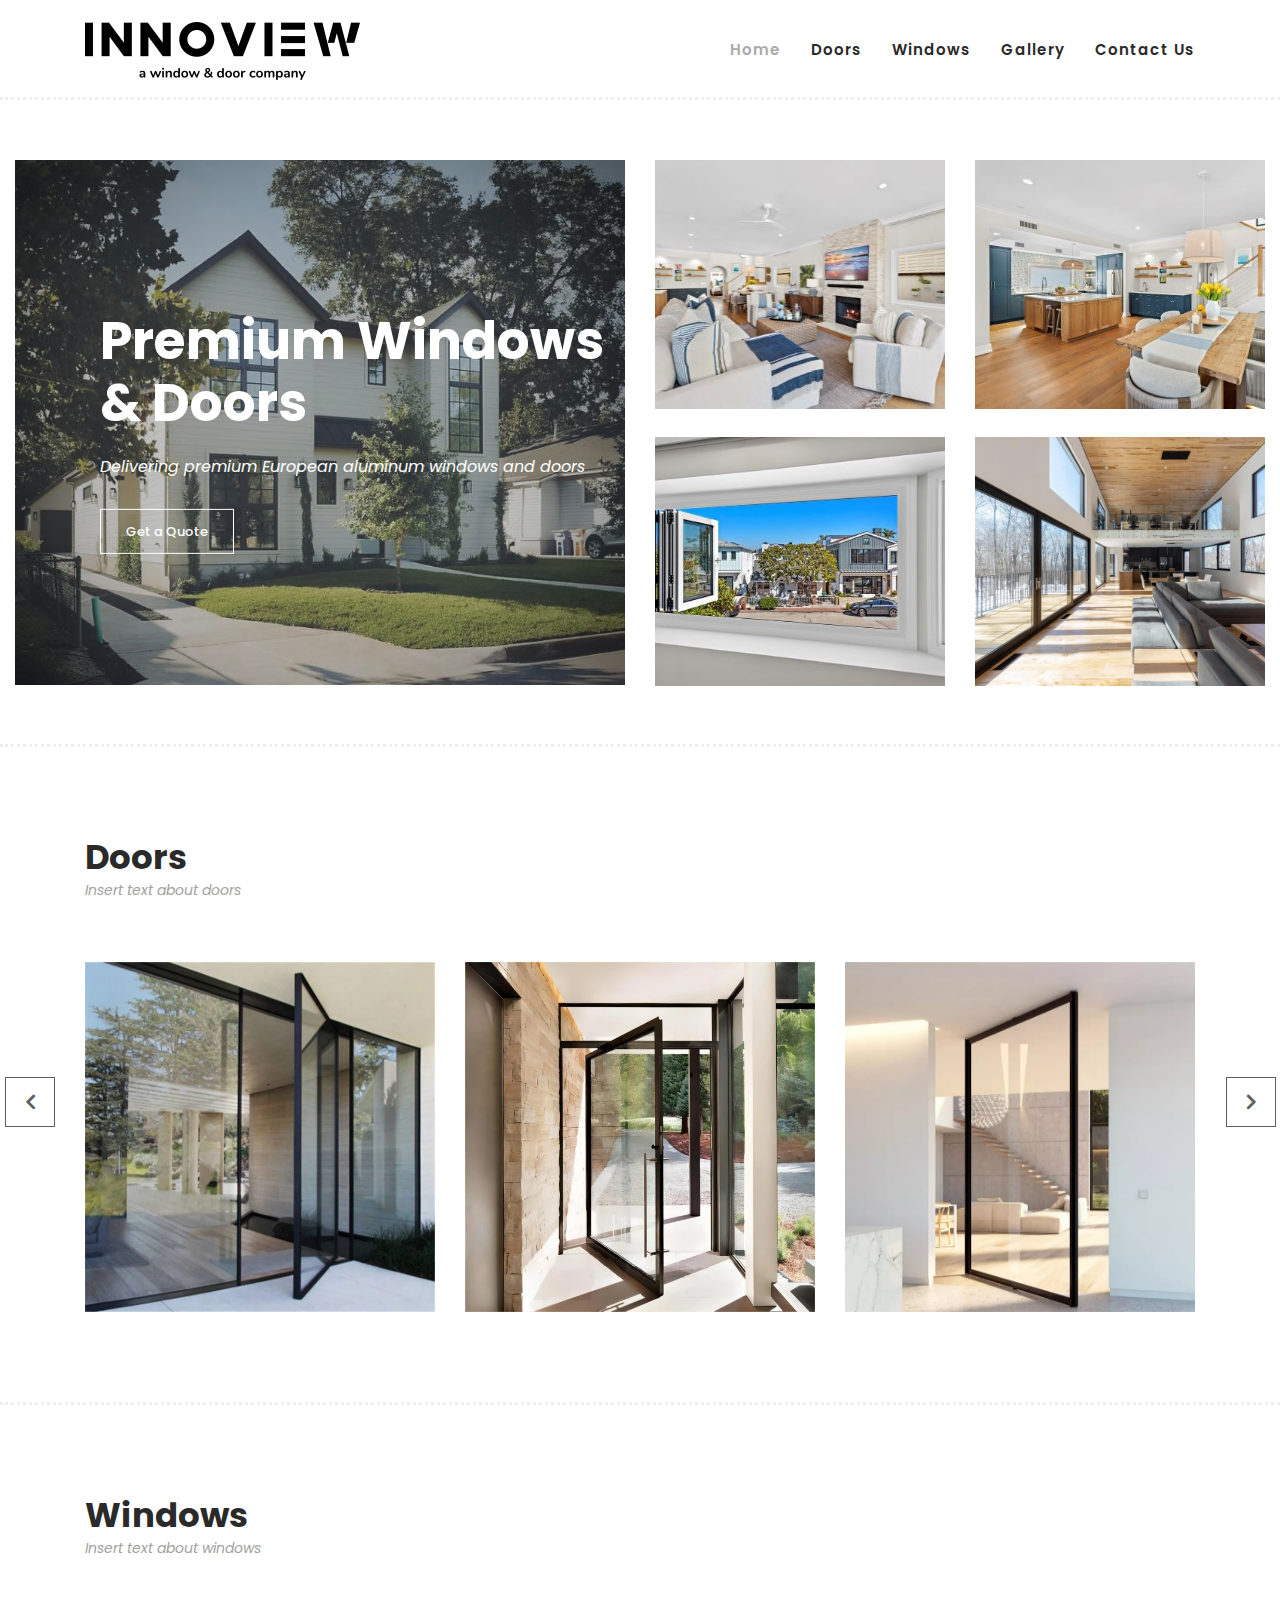
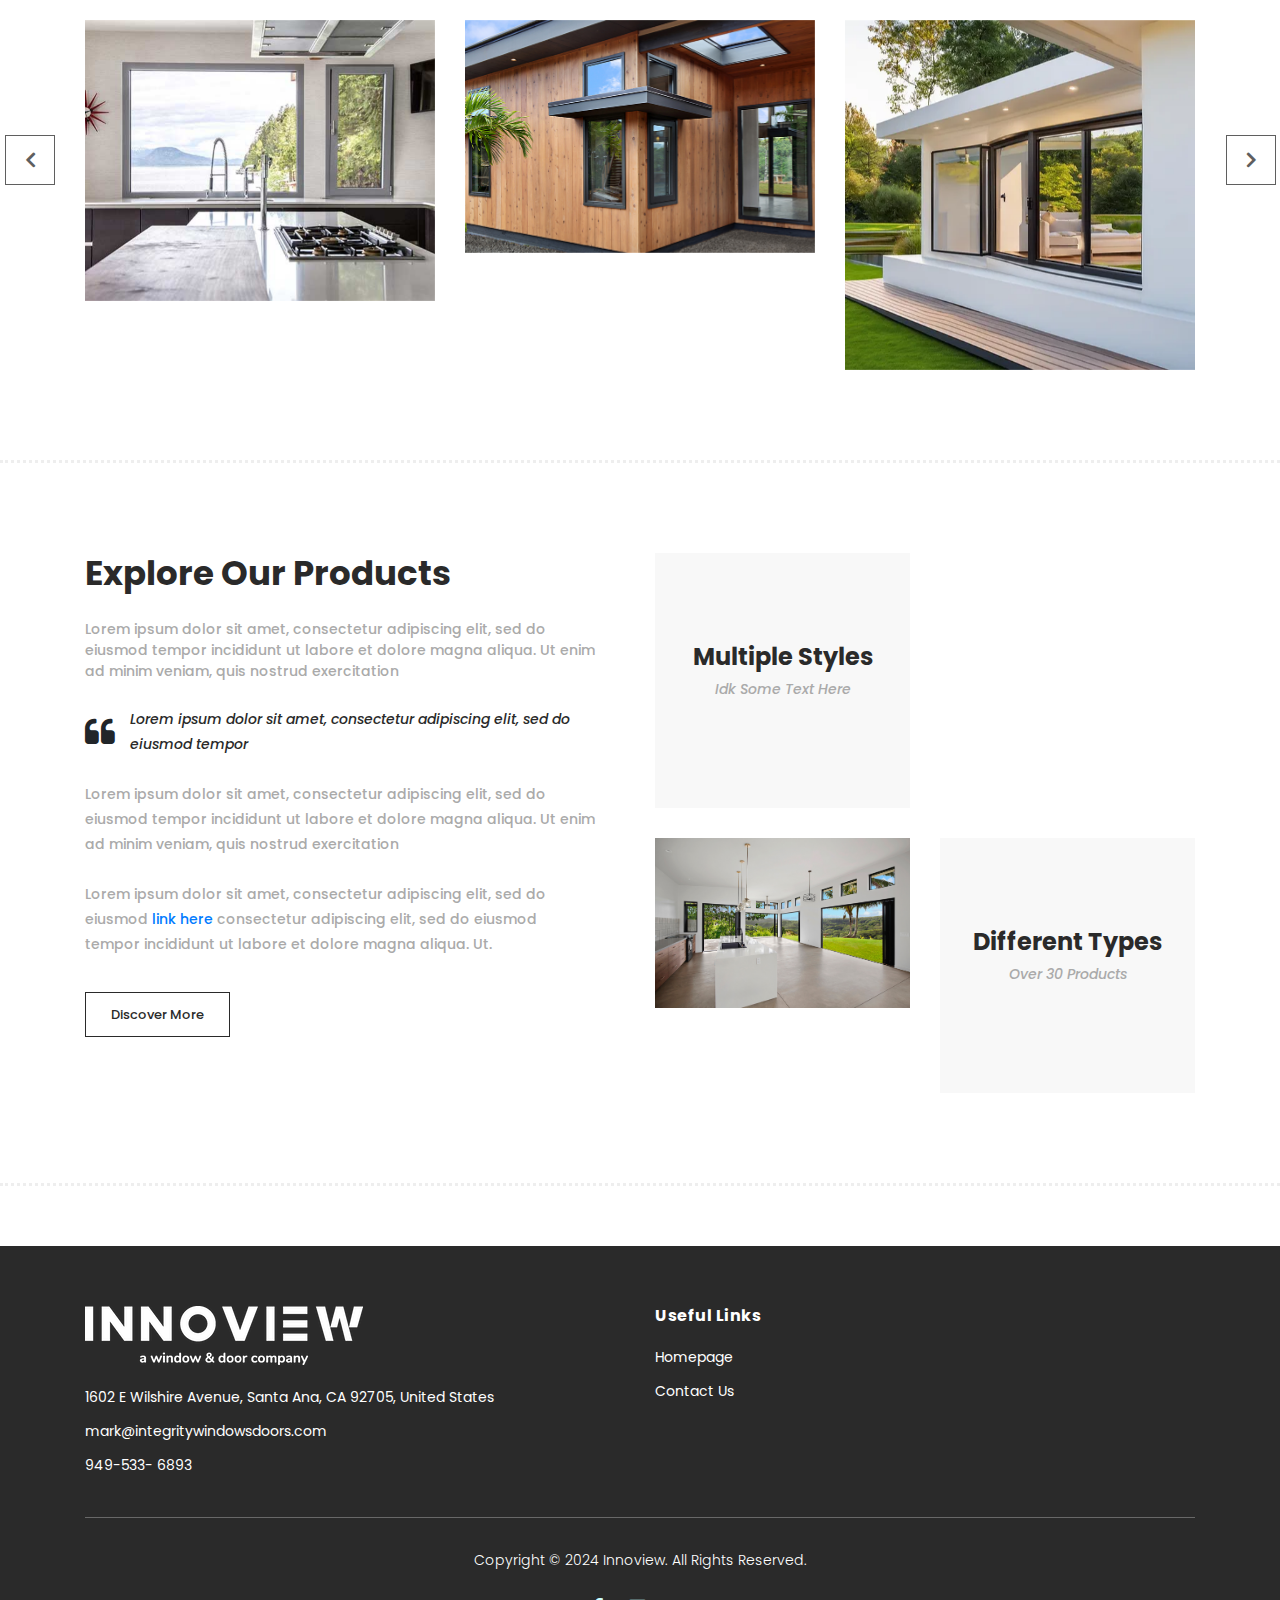
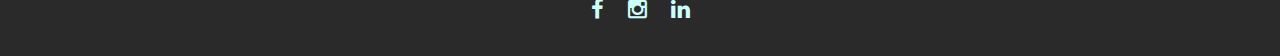
==== index.html @ 1126f88f "added products page, photos" ====
<!DOCTYPE html>
<html lang="en">

  <head>

    <meta charset="utf-8">
    <meta name="viewport" content="width=device-width, initial-scale=1, shrink-to-fit=no">
    <meta name="description" content="">
    <meta name="author" content="">
    <link href="https://fonts.googleapis.com/css?family=Poppins:100,200,300,400,500,600,700,800,900&display=swap" rel="stylesheet">

    <title>Innoview</title>


    <!-- Additional CSS Files -->
    <link rel="stylesheet" type="text/css" href="assets/css/bootstrap.min.css">

    <link rel="stylesheet" type="text/css" href="assets/css/font-awesome.css">

    <link rel="stylesheet" href="assets/css/templatemo-hexashop.css">

    <link rel="stylesheet" href="assets/css/owl-carousel.css">

    <link rel="stylesheet" href="assets/css/lightbox.css">
    </head>
    
    <body>
    
    <!-- ***** Preloader Start ***** -->
    <div id="preloader">
        <div class="jumper">
            <div></div>
            <div></div>
            <div></div>
        </div>
    </div>  
    <!-- ***** Preloader End ***** -->
    
    
    <!-- ***** Header Area Start ***** -->
    <header class="header-area header-sticky">
        <div class="container">
            <div class="row">
                <div class="col-12">
                    <nav class="main-nav">
                        <!-- ***** Logo Start ***** -->
                        <a href="index.html" class="logo">
                            <img src="assets/images/logo1.png">
                        </a>
                        <!-- ***** Logo End ***** -->
                        <!-- ***** Menu Start ***** -->
                        <ul class="nav">
                            <li class="scroll-to-section"><a href="#top" class="active">Home</a></li>
                            <li class="scroll-to-section"><a href="#men">Doors</a></li>
                            <li class="scroll-to-section"><a href="#women">Windows</a></li>
                            <li><a href="products.html">Gallery</a></li>
                            <li><a href="contact.html">Contact Us</a></li>
                        </ul>        
                        <a class='menu-trigger'>
                            <span>Menu</span>
                        </a>
                        <!-- ***** Menu End ***** -->
                    </nav>
                </div>
            </div>
        </div>
    </header>
    <!-- ***** Header Area End ***** -->

    <!-- ***** Main Banner Area Start ***** -->
    <div class="main-banner" id="top">
        <div class="container-fluid">
            <div class="row">
                <div class="col-lg-6">
                    <div class="left-content">
                        <div class="thumb">
                            <div class="inner-content">
                                <h4>Premium Windows &amp; Doors</h4>
                                <span>Delivering premium European aluminum windows and doors</span>
                                <div class="main-border-button">
                                    <a href="contact.html">Get a Quote</a>
                                </div>
                            </div>
                            <img src="assets/images/home3.jpg" alt="">
                        </div>
                    </div>
                </div>
                <div class="col-lg-6">
                    <div class="right-content">
                        <div class="row">
                            <div class="col-lg-6">
                                <div class="right-first-image">
                                    <div class="thumb">
                                        <img src="assets/images/lefttop1.jpg">
                                    </div>
                                </div>
                            </div>
                            <div class="col-lg-6">
                                <div class="right-first-image">
                                    <div class="thumb">
                                        <img src="assets/images/righttop1.jpg">
                                    </div>
                                </div>
                            </div>
                            <div class="col-lg-6">
                                <div class="right-first-image">
                                    <div class="thumb">
                                        <img src="assets/images/leftbot1.jpg">
                                    </div>
                                </div>
                            </div>
                            <div class="col-lg-6">
                                <div class="right-first-image">
                                    <div class="thumb">
                                        <img src="assets/images/rightbot1.png">
                                    </div>
                                </div>
                            </div>
                        </div>
                    </div>
                </div>
            </div>
        </div>
    </div>
    <!-- ***** Main Banner Area End ***** -->

    <!-- ***** Men Area Starts ***** -->
    <section class="section" id="men">
        <div class="container">
            <div class="row">
                <div class="col-lg-6">
                    <div class="section-heading">
                        <h2>Doors</h2>
                        <span>Insert text about doors</span>
                    </div>
                </div>
            </div>
        </div>
        <div class="container">
            <div class="row">
                <div class="col-lg-12">
                    <div class="men-item-carousel">
                        <div class="owl-men-item owl-carousel">
                            <div class="item">
                                <div class="thumb">
                                    <img src="assets/images/door1.webp" alt="">
                                </div>
                            </div>
                            <div class="item">
                                <div class="thumb">
                                    <img src="assets/images/door2.webp" alt="">
                                </div>
                            </div>
                            <div class="item">
                                <div class="thumb">
                                    <img src="assets/images/door3.webp" alt="">
                                </div>
                            </div>
                            <div class="item">
                                <div class="thumb">
                                    <img src="assets/images/door4.webp" alt="">
                                </div>
                            </div>
                        </div>
                    </div>
                </div>
            </div>
        </div>
    </section>
    <!-- ***** Men Area Ends ***** -->

    <!-- ***** Women Area Starts ***** -->
    <section class="section" id="women">
        <div class="container">
            <div class="row">
                <div class="col-lg-6">
                    <div class="section-heading">
                        <h2>Windows</h2>
                        <span>Insert text about windows</span>
                    </div>
                </div>
            </div>
        </div>
        <div class="container">
            <div class="row">
                <div class="col-lg-12">
                    <div class="women-item-carousel">
                        <div class="owl-women-item owl-carousel">
                            <div class="item">
                                <div class="thumb">
                                    <img src="assets/images/windows1.jpeg" alt="">
                                </div>
                            </div>
                            <div class="item">
                                <div class="thumb">
                                    <img src="assets/images/windows2.jpeg" alt="">
                                </div>
                            </div>
                            <div class="item">
                                <div class="thumb">
                                    <img src="assets/images/windows3.webp" alt="">
                                </div>
                            </div>
                            <div class="item">
                                <div class="thumb">
                                    <img src="assets/images/windows4.jpeg" alt="">
                                </div>
                            </div>
                        </div>
                    </div>
                </div>
            </div>
        </div>
    </section>
    <!-- ***** Women Area Ends ***** -->

    <!-- ***** Explore Area Starts ***** -->
    <section class="section" id="explore">
        <div class="container">
            <div class="row">
                <div class="col-lg-6">
                    <div class="left-content">
                        <h2>Explore Our Products</h2>
                        <span>Lorem ipsum dolor sit amet, consectetur adipiscing elit, sed do eiusmod tempor incididunt ut labore et dolore magna aliqua. Ut enim ad minim veniam, quis nostrud exercitation</span>
                        <div class="quote">
                            <i class="fa fa-quote-left"></i><p>Lorem ipsum dolor sit amet, consectetur adipiscing elit, sed do eiusmod tempor</p>
                        </div>
                        <p>Lorem ipsum dolor sit amet, consectetur adipiscing elit, sed do eiusmod tempor incididunt ut labore et dolore magna aliqua. Ut enim ad minim veniam, quis nostrud exercitation</p>
                        <p>Lorem ipsum dolor sit amet, consectetur adipiscing elit, sed do eiusmod <a rel="nofollow" href="" target="_blank">link here</a> consectetur adipiscing elit, sed do eiusmod tempor incididunt ut labore et dolore magna aliqua. Ut.</p>
                        <div class="main-border-button">
                            <a href="products.html">Discover More</a>
                        </div>
                    </div>
                </div>
                <div class="col-lg-6">
                    <div class="right-content">
                        <div class="row">
                            <div class="col-lg-6">
                                <div class="leather">
                                    <h4>Multiple Styles</h4>
                                    <span>Idk Some Text Here</span>
                                </div>
                            </div>
                            <div class="col-lg-6">
                                <div class="first-image">
                                    <img src="assets/images/explore1.jpg" alt="">
                                </div>
                            </div>
                            <div class="col-lg-6">
                                <div class="second-image">
                                    <img src="assets/images/explore2.jpg" alt="">
                                </div>
                            </div>
                            <div class="col-lg-6">
                                <div class="types">
                                    <h4>Different Types</h4>
                                    <span>Over 30 Products</span>
                                </div>
                            </div>
                        </div>
                    </div>
                </div>
            </div>
        </div>
    </section>
    <!-- ***** Explore Area Ends ***** -->
    
    <!-- ***** Footer Start ***** -->
    <footer>
        <div class="container">
            <div class="row">
                <div class="col-lg-6">
                    <div class="first-item">
                        <div class="logo">
                            <img src="assets/images/whitelogo.png" alt="hexashop ecommerce templatemo">
                        </div>
                        <ul>
                            <li><a href="#">1602 E Wilshire Avenue, Santa Ana, CA 92705, United States</a></li>
                            <li><a href="#">mark@integritywindowsdoors.com</a></li>
                            <li><a href="#">949-533- 6893</a></li>
                        </ul>
                    </div>
                </div>
                <div class="col-lg-6">
                    <h4>Useful Links</h4>
                    <ul>
                        <li><a href="#">Homepage</a></li>
                        <li><a href="#">Contact Us</a></li>
                    </ul>
                </div>
                <div class="col-lg-12">
                    <div class="under-footer">
                        <p>Copyright © 2024 Innoview. All Rights Reserved. 
                        <ul>
                            <li><a href="#"><i class="fa fa-facebook"></i></a></li>
                            <li><a href="#"><i class="fa fa-instagram"></i></a></li>
                            <li><a href="#"><i class="fa fa-linkedin"></i></a></li>
                        </ul>
                    </div>
                </div>
            </div>
        </div>
    </footer>
    

    <!-- jQuery -->
    <script src="assets/js/jquery-2.1.0.min.js"></script>

    <!-- Bootstrap -->
    <script src="assets/js/popper.js"></script>
    <script src="assets/js/bootstrap.min.js"></script>

    <!-- Plugins -->
    <script src="assets/js/owl-carousel.js"></script>
    <script src="assets/js/accordions.js"></script>
    <script src="assets/js/datepicker.js"></script>
    <script src="assets/js/scrollreveal.min.js"></script>
    <script src="assets/js/waypoints.min.js"></script>
    <script src="assets/js/jquery.counterup.min.js"></script>
    <script src="assets/js/imgfix.min.js"></script> 
    <script src="assets/js/slick.js"></script> 
    <script src="assets/js/lightbox.js"></script> 
    <script src="assets/js/isotope.js"></script> 
    
    <!-- Global Init -->
    <script src="assets/js/custom.js"></script>

    <script>

        $(function() {
            var selectedClass = "";
            $("p").click(function(){
            selectedClass = $(this).attr("data-rel");
            $("#portfolio").fadeTo(50, 0.1);
                $("#portfolio div").not("."+selectedClass).fadeOut();
            setTimeout(function() {
              $("."+selectedClass).fadeIn();
              $("#portfolio").fadeTo(50, 1);
            }, 500);
                
            });
        });

    </script>

  </body>
</html>
---- assets/css/templatemo-hexashop.css ----
/*

TemplateMo 571 Hexashop

https://templatemo.com/tm-571-hexashop

*/

/* ---------------------------------------------
Table of contents
------------------------------------------------
01. font & reset css
02. reset
03. global styles
04. header
05. banner
06. features
07. testimonials
08. contact
09. footer
10. preloader
11. search
12. portfolio

--------------------------------------------- */
/* 
---------------------------------------------
font & reset css
--------------------------------------------- 
*/
@import url("https://fonts.googleapis.com/css?family=Poppins:100,200,300,400,500,600,700,800,900");
/* 
---------------------------------------------
reset
--------------------------------------------- 
*/
html, body, div, span, applet, object, iframe, h1, h2, h3, h4, h5, h6, p, blockquote, div
pre, a, abbr, acronym, address, big, cite, code, del, dfn, em, font, img, ins, kbd, q,
s, samp, small, strike, strong, sub, sup, tt, var, b, u, i, center, dl, dt, dd, ol, ul, li,
figure, header, nav, section, article, aside, footer, figcaption {
  margin: 0;
  padding: 0;
  border: 0;
  outline: 0;
}

.clearfix:after {
  content: ".";
  display: block;
  clear: both;
  visibility: hidden;
  line-height: 0;
  height: 0;
}

.clearfix {
  display: inline-block;
}

html[xmlns] .clearfix {
  display: block;
}

* html .clearfix {
  height: 1%;
}

ul, li {
  padding: 0;
  margin: 0;
  list-style: none;
}

header, nav, section, article, aside, footer, hgroup {
  display: block;
}

* {
  box-sizing: border-box;
}

html, body {
  font-family: 'Poppins', sans-serif;
  font-weight: 400;
  background-color: #fff;
  font-size: 16px;
  -ms-text-size-adjust: 100%;
  -webkit-font-smoothing: antialiased;
  -moz-osx-font-smoothing: grayscale;
}

a {
  text-decoration: none !important;
}

h1, h2, h3, h4, h5, h6 {
  margin-top: 0px;
  margin-bottom: 0px;
}

ul {
  margin-bottom: 0px;
}

p {
  font-size: 14px;
  line-height: 25px;
  color: #2a2a2a;
}

/* 
---------------------------------------------
global styles
--------------------------------------------- 
*/
html,
body {
  background: #fff;
  font-family: 'Poppins', sans-serif;
}

::selection {
  background: #2a2a2a;
  color: #fff;
}

::-moz-selection {
  background: #2a2a2a;
  color: #fff;
}

@media (max-width: 991px) {
  html, body {
    overflow-x: hidden;
  }
  .mobile-top-fix {
    margin-top: 30px;
    margin-bottom: 0px;
  }
  .mobile-bottom-fix {
    margin-bottom: 30px;
  }
  .mobile-bottom-fix-big {
    margin-bottom: 60px;
  }
}

.main-border-button a {
  font-size: 13px;
  color: #fff;
  border: 1px solid #fff;
  padding: 12px 25px;
  display: inline-block;
  font-weight: 500;
  transition: all .3s;
}

.main-border-button a:hover {
  background-color: #fff;
  color: #2a2a2a;
}

.main-white-button a {
  font-size: 13px;
  color: #2a2a2a;
  background-color: #fff;
  padding: 12px 25px;
  display: inline-block;
  border-radius: 3px;
  font-weight: 600;
  transition: all .3s;
}

.main-white-button a:hover {
  opacity: 0.9;
}

.main-text-button a {
  font-size: 13px;
  color: #fff;
  font-weight: 600;
  transition: all .3s;
}

.main-text-button a:hover {
  opacity: 0.9;
}

.section-heading h2 {
  font-size: 34px;
  font-weight: 700;
  color: #2a2a2a;
}

.section-heading span {
  font-size: 14px;
  color: #a1a1a1;
  font-style: italic;
  font-weight: 400;
}



/* 
---------------------------------------------
header
--------------------------------------------- 
*/

.background-header {
  border-bottom: none !important;
  background-color: #fff;
  height: 80px!important;
  position: fixed!important;
  top: 0px;
  left: 0px;
  right: 0px;
  box-shadow: 0px 0px 10px rgba(0,0,0,0.15)!important;
}

.background-header .logo,
.background-header .main-nav .nav li a {
  color: #1e1e1e!important;
}

.background-header .main-nav .nav li:hover a {
  color: #2a2a2a!important;
}

.background-header .nav li a.active {
  color: #2a2a2a!important;
}

.header-area {
  border-bottom: 3px dotted #eee;
  box-shadow: none;
  background-color: #fff;
  position: absolute;
  top: 0px;
  left: 0px;
  right: 0px;
  z-index: 100;
  height: 100px;
  -webkit-transition: all .5s ease 0s;
  -moz-transition: all .5s ease 0s;
  -o-transition: all .5s ease 0s;
  transition: all .5s ease 0s;
}

.header-area .main-nav {
  min-height: 80px;
  background: transparent;
}

.header-area .main-nav .logo {
  line-height: 100px;
  color: #fff;
  font-size: 28px;
  font-weight: 700;
  text-transform: uppercase;
  letter-spacing: 2px;
  float: left;
  -webkit-transition: all 0.3s ease 0s;
  -moz-transition: all 0.3s ease 0s;
  -o-transition: all 0.3s ease 0s;
  transition: all 0.3s ease 0s;
}

.background-header .main-nav .logo {
  line-height: 75px;
}

.background-header .nav {
  margin-top: 20px !important;
}

.header-area .main-nav .nav {
  float: right;
  margin-top: 30px;
  margin-right: 0px;
  background-color: transparent;
  -webkit-transition: all 0.3s ease 0s;
  -moz-transition: all 0.3s ease 0s;
  -o-transition: all 0.3s ease 0s;
  transition: all 0.3s ease 0s;
  position: relative;
  z-index: 999;
}

.header-area .main-nav .nav li {
  padding-left: 15px;
  padding-right: 15px;
}

.header-area .main-nav .nav li:last-child {
  padding-right: 0px;
}

.header-area .main-nav .nav li a {
  display: block;
  font-weight: 600;
  font-size: 15px;
  color: #2a2a2a;
  text-transform: capitalize;
  -webkit-transition: all 0.3s ease 0s;
  -moz-transition: all 0.3s ease 0s;
  -o-transition: all 0.3s ease 0s;
  transition: all 0.3s ease 0s;
  height: 40px;
  line-height: 40px;
  border: transparent;
  letter-spacing: 1px;
}

.header-area .main-nav .nav li a {
  color: #2a2a2a;
}

.header-area .main-nav .nav li:hover a,
.header-area .main-nav .nav li a.active {
  color: #aaa!important;
}

.background-header .main-nav .nav li:hover a,
.background-header .main-nav .nav li a.active {
  color: #aaa!important;
  opacity: 1;
}

.header-area .main-nav .nav li.submenu {
  position: relative;
  padding-right: 30px;
}

.header-area .main-nav .nav li.submenu:after {
  font-family: FontAwesome;
  content: "\f107";
  font-size: 12px;
  color: #2a2a2a;
  position: absolute;
  right: 18px;
  top: 12px;
}

.background-header .main-nav .nav li.submenu:after {
  color: #2a2a2a;
}

.header-area .main-nav .nav li.submenu ul {
  position: absolute;
  width: 200px;
  box-shadow: 0 2px 28px 0 rgba(0, 0, 0, 0.06);
  overflow: hidden;
  top: 50px;
  opacity: 0;
  transform: translateY(+2em);
  visibility: hidden;
  z-index: -1;
  transition: all 0.3s ease-in-out 0s, visibility 0s linear 0.3s, z-index 0s linear 0.01s;
}

.header-area .main-nav .nav li.submenu ul li {
  margin-left: 0px;
  padding-left: 0px;
  padding-right: 0px;
}

.header-area .main-nav .nav li.submenu ul li a {
  opacity: 1;
  display: block;
  background: #f7f7f7;
  color: #2a2a2a!important;
  padding-left: 20px;
  height: 40px;
  line-height: 40px;
  -webkit-transition: all 0.3s ease 0s;
  -moz-transition: all 0.3s ease 0s;
  -o-transition: all 0.3s ease 0s;
  transition: all 0.3s ease 0s;
  position: relative;
  font-size: 13px;
  font-weight: 400;
  border-bottom: 1px solid #eee;
}

.header-area .main-nav .nav li.submenu ul li a:hover {
  background: #fff;
  color: #aaa!important;
  padding-left: 25px;
}

.header-area .main-nav .nav li.submenu ul li a:hover:before {
  width: 3px;
}

.header-area .main-nav .nav li.submenu:hover ul {
  visibility: visible;
  opacity: 1;
  z-index: 1;
  transform: translateY(0%);
  transition-delay: 0s, 0s, 0.3s;
}

.header-area .main-nav .menu-trigger {
  cursor: pointer;
  display: block;
  position: absolute;
  top: 33px;
  width: 32px;
  height: 40px;
  text-indent: -9999em;
  z-index: 99;
  right: 40px;
  display: none;
}

.background-header .main-nav .menu-trigger {
  top: 23px;
}

.header-area .main-nav .menu-trigger span,
.header-area .main-nav .menu-trigger span:before,
.header-area .main-nav .menu-trigger span:after {
  -moz-transition: all 0.4s;
  -o-transition: all 0.4s;
  -webkit-transition: all 0.4s;
  transition: all 0.4s;
  background-color: #1e1e1e;
  display: block;
  position: absolute;
  width: 30px;
  height: 2px;
  left: 0;
}

.background-header .main-nav .menu-trigger span,
.background-header .main-nav .menu-trigger span:before,
.background-header .main-nav .menu-trigger span:after {
  background-color: #1e1e1e;
}

.header-area .main-nav .menu-trigger span:before,
.header-area .main-nav .menu-trigger span:after {
  -moz-transition: all 0.4s;
  -o-transition: all 0.4s;
  -webkit-transition: all 0.4s;
  transition: all 0.4s;
  background-color: #1e1e1e;
  display: block;
  position: absolute;
  width: 30px;
  height: 2px;
  left: 0;
  width: 75%;
}

.background-header .main-nav .menu-trigger span:before,
.background-header .main-nav .menu-trigger span:after {
  background-color: #1e1e1e;
}

.header-area .main-nav .menu-trigger span:before,
.header-area .main-nav .menu-trigger span:after {
  content: "";
}

.header-area .main-nav .menu-trigger span {
  top: 16px;
}

.header-area .main-nav .menu-trigger span:before {
  -moz-transform-origin: 33% 100%;
  -ms-transform-origin: 33% 100%;
  -webkit-transform-origin: 33% 100%;
  transform-origin: 33% 100%;
  top: -10px;
  z-index: 10;
}

.header-area .main-nav .menu-trigger span:after {
  -moz-transform-origin: 33% 0;
  -ms-transform-origin: 33% 0;
  -webkit-transform-origin: 33% 0;
  transform-origin: 33% 0;
  top: 10px;
}

.header-area .main-nav .menu-trigger.active span,
.header-area .main-nav .menu-trigger.active span:before,
.header-area .main-nav .menu-trigger.active span:after {
  background-color: transparent;
  width: 100%;
}

.header-area .main-nav .menu-trigger.active span:before {
  -moz-transform: translateY(6px) translateX(1px) rotate(45deg);
  -ms-transform: translateY(6px) translateX(1px) rotate(45deg);
  -webkit-transform: translateY(6px) translateX(1px) rotate(45deg);
  transform: translateY(6px) translateX(1px) rotate(45deg);
  background-color: #1e1e1e;
}

.background-header .main-nav .menu-trigger.active span:before {
  background-color: #1e1e1e;
}

.header-area .main-nav .menu-trigger.active span:after {
  -moz-transform: translateY(-6px) translateX(1px) rotate(-45deg);
  -ms-transform: translateY(-6px) translateX(1px) rotate(-45deg);
  -webkit-transform: translateY(-6px) translateX(1px) rotate(-45deg);
  transform: translateY(-6px) translateX(1px) rotate(-45deg);
  background-color: #1e1e1e;
}

.background-header .main-nav .menu-trigger.active span:after {
  background-color: #1e1e1e;
}

.header-area.header-sticky {
  min-height: 80px;
}

.header-area .nav {
  margin-top: 30px;
}

.header-area.header-sticky .nav li a.active {
  color: #aaa;
}

@media (max-width: 1200px) {
  .header-area .main-nav .nav li {
    padding-left: 12px;
    padding-right: 12px;
  }
  .header-area .main-nav:before {
    display: none;
  }
}

@media (max-width: 767px) {
  .header-area .main-nav .logo {
    color: #1e1e1e;
  }
  .header-area.header-sticky .nav li a:hover,
  .header-area.header-sticky .nav li a.active {
    color: #aaa!important;
    opacity: 1;
  }
  .header-area.header-sticky .nav li.search-icon a {
    width: 100%;
  }
  .header-area {
    background-color: #f7f7f7;
    padding: 0px 15px;
    height: 100px;
    box-shadow: none;
    text-align: center;
  }
  .header-area .container {
    padding: 0px;
  }
  .header-area .logo {
    margin-left: 30px;
  }
  .header-area .menu-trigger {
    display: block !important;
  }
  .header-area .main-nav {
    overflow: hidden;
  }
  .header-area .main-nav .nav {
    float: none;
    width: 100%;
    display: none;
    -webkit-transition: all 0s ease 0s;
    -moz-transition: all 0s ease 0s;
    -o-transition: all 0s ease 0s;
    transition: all 0s ease 0s;
    margin-left: 0px;
  }
  .header-area .main-nav .nav li:first-child {
    border-top: 1px solid #eee;
  }
  .header-area.header-sticky .nav {
    margin-top: 100px !important;
  }
  .header-area .main-nav .nav li {
    width: 100%;
    background: #fff;
    border-bottom: 1px solid #eee;
    padding-left: 0px !important;
    padding-right: 0px !important;
  }
  .header-area .main-nav .nav li a {
    height: 50px !important;
    line-height: 50px !important;
    padding: 0px !important;
    border: none !important;
    background: #f7f7f7 !important;
    color: #191a20 !important;
  }
  .header-area .main-nav .nav li a:hover {
    background: #eee !important;
    color: #aaa!important;
  }
  .header-area .main-nav .nav li.submenu ul {
    position: relative;
    visibility: inherit;
    opacity: 1;
    z-index: 1;
    transform: translateY(0%);
    transition-delay: 0s, 0s, 0.3s;
    top: 0px;
    width: 100%;
    box-shadow: none;
    height: 0px;
  }
  .header-area .main-nav .nav li.submenu ul li a {
    font-size: 12px;
    font-weight: 400;
  }
  .header-area .main-nav .nav li.submenu ul li a:hover:before {
    width: 0px;
  }
  .header-area .main-nav .nav li.submenu ul.active {
    height: auto !important;
  }
  .header-area .main-nav .nav li.submenu:after {
    color: #3B566E;
    right: 25px;
    font-size: 14px;
    top: 15px;
  }
  .header-area .main-nav .nav li.submenu:hover ul, .header-area .main-nav .nav li.submenu:focus ul {
    height: 0px;
  }
}

@media (min-width: 767px) {
  .header-area .main-nav .nav {
    display: flex !important;
  }
}


/* 
---------------------------------------------
banner
--------------------------------------------- 
*/

.main-banner {
  border-bottom: 3px dotted #eee;
  padding-top: 160px;
  padding-bottom: 30px;
}

.main-banner .left-content .thumb img {
  width: 100%;
  overflow: hidden;
}

.main-banner .left-content .inner-content {
  position: absolute;
  left: 100px;
  top: 50%;
  transform: translateY(-50%);
}

.main-banner .left-content .inner-content h4 {
  color: #fff;
  margin-top: -10px;
  font-size: 52px;
  font-weight: 700;
  margin-bottom: 20px;
}

.main-banner .left-content .inner-content span {
  font-size: 16px;
  color: #fff;
  font-weight: 400;
  font-style: italic;
  display: block;
  margin-bottom: 30px;
}

.main-banner .right-content .right-first-image {
  margin-bottom: 28.5px;
}

.main-banner .right-content .right-first-image .thumb {
  position: relative;
  text-align: center;
}

.main-banner .right-content .right-first-image .thumb img {
  width: 100%;
  overflow: hidden;
}

.main-banner .right-content .right-first-image .thumb .inner-content {
  position: absolute;
  top: 50%;
  transform: translateY(-50%);
  width: 100%;
  text-align: center;
}

.main-banner .right-content .right-first-image .thumb .inner-content h4 {
  color: #fff;
  font-size: 24px;
  font-weight: 700;
  margin-bottom: 15px;
}

.main-banner .right-content .right-first-image .thumb .inner-content span {
  font-size: 16px;
  color: #fff;
  font-style: italic;
}

.main-banner .right-content .right-first-image .thumb .hover-content {
  position: absolute;
  top: 15px;
  right: 15px;
  left: 15px;
  bottom: 15px;
  text-align: center;
  background-color: rgba(42,42,42,.97);
  opacity: 0;
  visibility: hidden;
  transition: all 0.5s;
}

.main-banner .right-content .right-first-image .thumb:hover .hover-content {
  opacity: 1;
  visibility: visible;
}

.main-banner .right-content .right-first-image .thumb .hover-content .inner {
  position: absolute;
  top: 50%;
  left: 50%;
  transform: translate(-50%, -50%);
  width: 100%;
}

.main-banner .right-content .right-first-image .thumb .hover-content h4 {
  color: #fff;
  font-size: 24px;
  font-weight: 700;
  margin-bottom: 15px;
}

.main-banner .right-content .right-first-image .thumb .hover-content p {
  color: #fff;
  padding: 0px 20px;
  margin-bottom: 20px;
}



/*
---------------------------------------------
Men
---------------------------------------------
*/

#men {
  padding-top: 90px;
  padding-bottom: 90px;
  border-bottom: 3px dotted #eee;
}

#men .section-heading {
  margin-bottom: 60px;
}

#men .item .down-content {
  padding-top: 30px;
  position: relative;
  z-index: 3;
  background-color: #fff;
}

#men .item .down-content h4 {
  font-size: 22px;
  color: #2a2a2a;
  font-weight: 700;
  margin-bottom: 8px;
}

#men .item .down-content span {
  font-size: 18px;
  color: #a1a1a1;
  font-weight: 500;
  display: block;
}

#men .item .down-content ul.stars {
  position: absolute;
  right: 0;
  top: 30px;
}

#men .item .down-content ul.stars li {
  display: inline;
  font-size: 13px;
}

#men .item .thumb .hover-content {
  position: absolute;
  z-index: 2;
  text-align: center;
  bottom: -60px;
  width: 100%;
  opacity: 0;
  visibility: hidden;
  transition: all .5s;
}

#men .item .thumb:hover .hover-content {
  bottom: 30px;
  opacity: 1;
  visibility: visible;
}

#men .item .thumb {
  position: relative;
}

#men .item .thumb .hover-content ul li {
  display: inline;
  margin: 0px 10px;
}

#men .item .thumb .hover-content ul li a {
  width: 50px;
  height: 50px;
  text-align: center;
  line-height: 50px;
  display: inline-block;
  color: #2a2a2a;
  background-color: #fff;
}


#men .owl-nav {
  text-align: center;
  position: absolute;
  width: 100%;
  top: 40%;
  transform: translateY(-25px);
}

#men .owl-dots {
  display: none;
}
    
#men .owl-nav .owl-prev{
  position: absolute;
  left: -80px;
  outline: none;
}

#men .owl-nav .owl-prev span,
#men .owl-nav .owl-next span {
  opacity: 0;
}

#men .owl-nav .owl-prev:before {
  display: inline-block;
  font-family: 'FontAwesome';
  color: #2a2a2a;
  font-size: 25px;
  font-weight: 700;
  content: '\f104';
  width: 50px;
  height: 50px;
  background-color: transparent;
  line-height: 48px;
  border :1px solid #2a2a2a;
}

#men .owl-nav .owl-prev {
  opacity: 0.75;
  transition: all .5s;
}

#men .owl-nav .owl-prev:hover {
  opacity: 1;
}

#men .owl-nav .owl-next {
  opacity: 0.75;
  transition: all .5s;
}

#men .owl-nav .owl-next:hover {
  opacity: 1;
}

#men .owl-nav .owl-next{
  outline: none;
  position: absolute;
  right: -85px;
}

#men .owl-nav .owl-next:before {
  display: inline-block;
  font-family: 'FontAwesome';
  color: #2a2a2a;
  font-size: 25px;
  font-weight: 700;
  content: '\f105';
  width: 50px;
  height: 50px;
  background-color: transparent;
  line-height: 48px;
  border :1px solid #2a2a2a;
}


/*
---------------------------------------------
Women
---------------------------------------------
*/

#women {
  padding-top: 90px;
  padding-bottom: 90px;
  border-bottom: 3px dotted #eee;
}

#women .section-heading {
  margin-bottom: 60px;
}

#women .item .down-content {
  padding-top: 30px;
  position: relative;
  z-index: 3;
  background-color: #fff;
}

#women .item .down-content h4 {
  font-size: 22px;
  color: #2a2a2a;
  font-weight: 700;
  margin-bottom: 8px;
}

#women .item .down-content span {
  font-size: 18px;
  color: #a1a1a1;
  font-weight: 500;
  display: block;
}

#women .item .down-content ul.stars {
  position: absolute;
  right: 0;
  top: 30px;
}

#women .item .down-content ul.stars li {
  display: inline;
  font-size: 13px;
}

#women .item .thumb .hover-content {
  position: absolute;
  z-index: 2;
  text-align: center;
  bottom: -60px;
  width: 100%;
  opacity: 0;
  visibility: hidden;
  transition: all .5s;
}

#women .item .thumb:hover .hover-content {
  bottom: 30px;
  opacity: 1;
  visibility: visible;
}

#women .item .thumb {
  position: relative;
}

#women .item .thumb .hover-content ul li {
  display: inline;
  margin: 0px 10px;
}

#women .item .thumb .hover-content ul li a {
  width: 50px;
  height: 50px;
  text-align: center;
  line-height: 50px;
  display: inline-block;
  color: #2a2a2a;
  background-color: #fff;
}


#women .owl-nav {
  text-align: center;
  position: absolute;
  width: 100%;
  top: 40%;
  transform: translateY(-25px);
}

#women .owl-dots {
  display: none;
}
    
#women .owl-nav .owl-prev{
  position: absolute;
  left: -80px;
  outline: none;
}

#women .owl-nav .owl-prev span,
#women .owl-nav .owl-next span {
  opacity: 0;
}

#women .owl-nav .owl-prev:before {
  display: inline-block;
  font-family: 'FontAwesome';
  color: #2a2a2a;
  font-size: 25px;
  font-weight: 700;
  content: '\f104';
  width: 50px;
  height: 50px;
  background-color: transparent;
  line-height: 48px;
  border :1px solid #2a2a2a;
}

#women .owl-nav .owl-prev {
  opacity: 0.75;
  transition: all .5s;
}

#women .owl-nav .owl-prev:hover {
  opacity: 1;
}

#women .owl-nav .owl-next {
  opacity: 0.75;
  transition: all .5s;
}

#women .owl-nav .owl-next:hover {
  opacity: 1;
}

#women .owl-nav .owl-next{
  outline: none;
  position: absolute;
  right: -85px;
}

#women .owl-nav .owl-next:before {
  display: inline-block;
  font-family: 'FontAwesome';
  color: #2a2a2a;
  font-size: 25px;
  font-weight: 700;
  content: '\f105';
  width: 50px;
  height: 50px;
  background-color: transparent;
  line-height: 48px;
  border :1px solid #2a2a2a;
}

/*
---------------------------------------------
Kids
---------------------------------------------
*/

#kids {
  padding-top: 90px;
  padding-bottom: 90px;
  border-bottom: 3px dotted #eee;
}

#kids .section-heading {
  margin-bottom: 60px;
}

#kids .item .down-content {
  padding-top: 30px;
  position: relative;
  z-index: 3;
  background-color: #fff;
}

#kids .item .down-content h4 {
  font-size: 22px;
  color: #2a2a2a;
  font-weight: 700;
  margin-bottom: 8px;
}

#kids .item .down-content span {
  font-size: 18px;
  color: #a1a1a1;
  font-weight: 500;
  display: block;
}

#kids .item .down-content ul.stars {
  position: absolute;
  right: 0;
  top: 30px;
}

#kids .item .down-content ul.stars li {
  display: inline;
  font-size: 13px;
}

#kids .item .thumb .hover-content {
  position: absolute;
  z-index: 2;
  text-align: center;
  bottom: -60px;
  width: 100%;
  opacity: 0;
  visibility: hidden;
  transition: all .5s;
}

#kids .item .thumb:hover .hover-content {
  bottom: 30px;
  opacity: 1;
  visibility: visible;
}

#kids .item .thumb {
  position: relative;
}

#kids .item .thumb .hover-content ul li {
  display: inline;
  margin: 0px 10px;
}

#kids .item .thumb .hover-content ul li a {
  width: 50px;
  height: 50px;
  text-align: center;
  line-height: 50px;
  display: inline-block;
  color: #2a2a2a;
  background-color: #fff;
}


#kids .owl-nav {
  text-align: center;
  position: absolute;
  width: 100%;
  top: 40%;
  transform: translateY(-25px);
}

#kids .owl-dots {
  display: none;
}
    
#kids .owl-nav .owl-prev{
  position: absolute;
  left: -80px;
  outline: none;
}

#kids .owl-nav .owl-prev span,
#kids .owl-nav .owl-next span {
  opacity: 0;
}

#kids .owl-nav .owl-prev:before {
  display: inline-block;
  font-family: 'FontAwesome';
  color: #2a2a2a;
  font-size: 25px;
  font-weight: 700;
  content: '\f104';
  width: 50px;
  height: 50px;
  background-color: transparent;
  line-height: 48px;
  border :1px solid #2a2a2a;
}

#kids .owl-nav .owl-prev {
  opacity: 0.75;
  transition: all .5s;
}

#kids .owl-nav .owl-prev:hover {
  opacity: 1;
}

#kids .owl-nav .owl-next {
  opacity: 0.75;
  transition: all .5s;
}

#kids .owl-nav .owl-next:hover {
  opacity: 1;
}

#kids .owl-nav .owl-next{
  outline: none;
  position: absolute;
  right: -85px;
}

#kids .owl-nav .owl-next:before {
  display: inline-block;
  font-family: 'FontAwesome';
  color: #2a2a2a;
  font-size: 25px;
  font-weight: 700;
  content: '\f105';
  width: 50px;
  height: 50px;
  background-color: transparent;
  line-height: 48px;
  border :1px solid #2a2a2a;
}


/*
---------------------------------------------
Explore
---------------------------------------------
*/

#explore {
  padding-top: 90px;
  padding-bottom: 90px;
  border-bottom: 3px dotted #eee;
}

#explore .left-content {
  margin-right: 30px;
}

#explore .left-content h2 {
  font-size: 34px;
  font-weight: 700;
  color: #2a2a2a;
}

#explore .left-content span {
  font-size: 14px;
  color: #aaaaaa;
  font-weight: 500;
  display: block;
  margin-top: 25px;
}

#explore .left-content .quote {
  margin-top: 25px;
}

#explore .left-content .quote i {
  float: left;
  font-size: 32px;
  margin-right: 15px;
  margin-top: 10px;
}

#explore .left-content .quote p {
  font-style: italic;
  color: #2a2a2a;
  font-weight: 500;
}

#explore .left-content p {
  font-size: 14px;
  color: #aaaaaa;
  font-weight: 500;
  display: block;
  margin-top: 25px;
}

#explore .left-content .main-border-button a {
  color: #2a2a2a;
  border-color: #2a2a2a;
  margin-top: 35px;
}

#explore .left-content .main-border-button a:hover {
  background-color: #2a2a2a;
  color: #fff;
}

#explore img {
  width: 100%;
  overflow: hidden;
}

#explore .leather {
  margin-bottom: 30px;
}

#explore .first-image {
  margin-bottom: 30px;
}

#explore .leather,
#explore .types {
  min-height: 255px;
  background-color: #f8f8f8;
  text-align: center;
  width: 100%;
}

#explore .leather h4,
#explore .types h4 {
  font-size: 24px;
  font-weight: 700;
  color: #2a2a2a;
  padding-top: 90px;
  margin-bottom: 5px;
}

#explore .leather span,
#explore .types span {
  font-size: 14px;
  font-style: italic;
  color: #aaa;
  font-weight: 500;
}

/* 
---------------------------------------------
Social
--------------------------------------------- 
*/

#social {
  margin-top: 90px;
  padding-bottom: 90px;
  border-bottom: 3px dotted #eee;
}

#social .col-2 {
  padding-left: 0;
  padding-right: 0;
}

#social .images {
  margin-top: 60px;
  padding-left: 15px;
  padding-right: 15px;
}

#social .thumb {
  position: relative;
}

#social .thumb .icon {
  position: absolute;
  bottom: 0;
  left: 0;
  right: 0;
  top: 0;
  width: 100%;
  background-color: rgba(0,0,0,0.85);
  opacity: 0;
  visibility: hidden;
  transition: all .3s;
}

#social .thumb:hover .icon {
  opacity: 1;
  visibility: visible;
}

#social .thumb .icon h6 {
  color: #fff;
  position: absolute;
  font-size: 14px;
  bottom: 40px;
  font-weight: 400;
  left: 15px;
}

#social .thumb .icon i {
  color: #fff;
  position: absolute;
  bottom: 15px;
  left: 15px;
}

#social .thumb img {
  width: 100%;
  overflow: hidden;
}


/* 
---------------------------------------------
Subscribe
--------------------------------------------- 
*/

.subscribe {
  margin-top: 90px;
}

.subscribe .section-heading {
  margin-bottom: 30px;
}

.subscribe .section-heading h2 {
  line-height: 55px;
}

.subscribe form input {
  width: 100%;
  height: 44px;
  line-height: 44px;
  padding: 0px 15px;
  font-size: 14px;
  font-style: italic;
  font-weight: 500;
  color: #aaa;
  border-radius: 0px;
  border: 1px solid #7a7a7a;
  box-shadow: none;
}

.subscribe form input::focus {
  border-color: #2a2a2a;
  border-radius: 0px;
}

.subscribe form button {
  width: 44px;
  height: 44px;
  display: inline-block;
  text-align: center;
  line-height: 44px;
  background-color: #2a2a2a;
  box-shadow: none;
  border: 1px solid transparent;
  color: #fff;
  transition: all 0.3s;
}

.subscribe form button:hover {
  background-color: #fff;
  border: 1px solid #2a2a2a;
  color: #2a2a2a;
}

.subscribe ul li {
  margin-bottom: 30px;
  display: block;
}

.subscribe ul li {
  font-size: 16px;
  font-weight: 700;
  color: #2a2a2a;
}

.subscribe ul li span,
.subscribe ul li span a {
  font-size: 14px;
  font-weight: 400;
  color: #aaa;
}

.subscribe ul li span a:hover {
  color: #2a2a2a;
}


/* 
---------------------------------------------
footer
--------------------------------------------- 
*/

footer {
  margin-top: 60px;
  padding: 60px 0px 30px 0px;
  background-color: #2a2a2a;
}

footer .logo {
  margin-bottom: 20px;
}

footer ul li {
  display: block;
  margin-bottom: 10px;
}

footer ul li a {
  font-size: 14px;
  color: #fff;
  transition: all .3s;
}

footer ul li a:hover {
  color: #aaa;
}

footer h4 {
  letter-spacing: 0.5px;
  font-size: 16px;
  color: #fff;
  font-weight: 700;
  margin-bottom: 20px;
}

footer .under-footer {
  margin-top: 30px;
  padding-top: 30px;
  text-align: center;
  border-top: 1px solid rgba(250,250,250,0.3);
}

footer .under-footer ul {
  margin-top: 20px;
}

footer .under-footer ul li {
  display: inline-block;
  margin: 0px 10px;
}

footer .under-footer ul li a {
  font-size: 22px;
}

footer .under-footer p {
  color: #fff;
  font-size: 14px;
  font-weight: 300;
}

footer .under-footer a {
  color: #cff;
}

footer .under-footer a:hover {
  color: #c66;
}


/* 
---------------------------------------------
Products Page
--------------------------------------------- 
*/

.page-heading {
  margin-top: 160px;
  margin-bottom: 30px;
  background-image: url(../images/products-page-heading.jpg);
  background-position: center center;
  background-size: cover;
  background-repeat: no-repeat;
}

.page-heading .inner-content {
  padding: 150px 0px;
  text-align: center;
}

.page-heading .inner-content h2 {
  font-size: 52px;
  color: #fff;
  font-weight: 700;
  margin-bottom: 15px;
}

.page-heading .inner-content span {
  font-size: 16px;
  font-weight: 500;
  color: #fff;
  font-style: italic;
}

#products .section-heading {
  text-align: center;
  margin-bottom: 60px;
  margin-top: 80px;
}

#products .item {
  margin-bottom: 30px;
}

#products .item .thumb img {
  width: 100%;
  overflow: hidden;
}

#products .item .down-content {
  padding-top: 20px;
  position: relative;
  z-index: 3;
  background-color: #fff;
}

#products .item .down-content h4 {
  font-size: 22px;
  color: #2a2a2a;
  font-weight: 700;
  margin-bottom: 8px;
}

#products .item .down-content span {
  font-size: 18px;
  color: #a1a1a1;
  font-weight: 500;
  display: block;
}

#products .item .down-content ul.stars {
  position: absolute;
  right: 0;
  top: 20px;
}

#products .item .down-content ul.stars li {
  display: inline;
  font-size: 13px;
}

#products .item .thumb .hover-content {
  position: absolute;
  z-index: 2;
  text-align: center;
  bottom: -60px;
  width: 100%;
  opacity: 0;
  visibility: hidden;
  transition: all .5s;
}

#products .item .thumb:hover .hover-content {
  bottom: 30px;
  opacity: 1;
  visibility: visible;
}

#products .item .thumb {
  position: relative;
}

#products .item .thumb .hover-content ul li {
  display: inline;
  margin: 0px 10px;
}

#products .item .thumb .hover-content ul li a {
  width: 50px;
  height: 50px;
  text-align: center;
  line-height: 50px;
  display: inline-block;
  color: #2a2a2a;
  background-color: #fff;
}

#products .pagination {
  margin-top: 30px;
  margin-bottom: 40px;
}

#products .pagination ul {
  text-align: center;
  width: 100%;
}

#products .pagination ul li {
  display: inline;
  margin: 0px 5px;
}

#products .pagination ul li a {
  width: 44px;
  height: 44px;
  border: 1px solid #2a2a2a;
  display: inline-block;
  text-align: center;
  line-height: 44px;
  font-size: 14px;
  font-weight: 500;
  color: #2a2a2a;
}

#products .pagination ul li a:hover,
#products .pagination ul li.active a {
  background-color: #2a2a2a;
  color: #fff;
}



/* 
---------------------------------------------
Single Product Page
--------------------------------------------- 
*/

#product {
  margin-top: 80px;
}

#product .left-images img {
  width: 100%;
  overflow: hidden;
  margin-bottom: 30px;
}

#product .right-content {
  position: relative;
  z-index: 3;
  background-color: #fff;
}

#product .right-content h4 {
  font-size: 22px;
  color: #2a2a2a;
  font-weight: 700;
  margin-bottom: 0px;
}

#product .right-content span.price {
  font-size: 18px;
  color: #a1a1a1;
  font-weight: 500;
  display: block;
  margin-top: 5px;
  border-bottom: 1px solid #eee;
  padding-bottom: 20px;
}

#product .right-content ul.stars {
  position: absolute;
  right: 0;
  top: 0;
}

#product .right-content ul.stars li {
  display: inline;
  font-size: 13px;
}

#product .right-content span {
  font-size: 14px;
  color: #aaaaaa;
  font-weight: 500;
  display: block;
  margin-top: 25px;
}

#product .right-content .quote {
  margin-top: 25px;
}

#product .right-content .quote i {
  float: left;
  font-size: 32px;
  margin-right: 15px;
  margin-top: 10px;
}

#product .right-content .quote p {
  font-style: italic;
  color: #2a2a2a;
  font-weight: 500;
}

#product .right-content p {
  font-size: 14px;
  color: #aaaaaa;
  font-weight: 500;
  display: block;
  margin-top: 25px;
}

.quantity-content {
  margin-top: 30px;
  padding-top: 30px;
  border-top: 1px solid #eee;
  border-bottom: 1px solid #eee;
  width: 100%;
  padding-bottom: 30px;
  margin-bottom: 30px;
}

.quantity-content .left-content {
  float: left;
  margin-right: 30px;
}

.quantity-content .right-content {
  text-align: right;
}

.quantity-content .left-content h6 {
  padding-top: 7px;
  font-size: 20px;
  font-weight: 700;
  color: #aaa;
  position: relative;
  z-index: 11;
}

.total h4 {
  float: left;
  font-size: 20px;
  margin-top: 10px;
  color: #aaa!important;
}

.total .main-border-button {
  text-align: right;
}

.total .main-border-button a {
  border-color: #2a2a2a;
  color: #2a2a2a;
}

.total .main-border-button a:hover {
  color: #fff;
  background-color: #2a2a2a;
}

.quantity {
  display: inline-block; }
 
 .quantity .input-text.qty {
  width: 35px;
  height: 39px;
  padding: 0 5px;
  text-align: center;
  background-color: transparent;
  border: 1px solid #efefef;
 }
 
 .quantity.buttons_added {
  text-align: left;
  position: relative;
  white-space: nowrap;
  vertical-align: top; }
 
 .quantity.buttons_added input {
  display: inline-block;
  margin: 0;
  vertical-align: top;
  box-shadow: none;
 }
 
 .quantity.buttons_added .minus,
 .quantity.buttons_added .plus {
  padding: 7px 10px 8px;
  height: 39px;
  background-color: #ffffff;
  border: 1px solid #efefef;
  cursor:pointer;}
 
 .quantity.buttons_added .minus {
  border-right: 0; }
 
 .quantity.buttons_added .plus {
  border-left: 0; }
 
 .quantity.buttons_added .minus:hover,
 .quantity.buttons_added .plus:hover {
  background: #eeeeee; }
 
 .quantity input::-webkit-outer-spin-button,
 .quantity input::-webkit-inner-spin-button {
  -webkit-appearance: none;
  -moz-appearance: none;
  margin: 0; }
  
  .quantity.buttons_added .minus:focus,
 .quantity.buttons_added .plus:focus {
  outline: none; }



/* 
---------------------------------------------
About Us Page
--------------------------------------------- 
*/

.about-page-heading {
  margin-top: 160px;
  margin-bottom: 30px;
  background-image: url(../images/about-us-page-heading.jpg);
  background-position: center center;
  background-size: cover;
  background-repeat: no-repeat;
}

.about-us {
  margin-top: 80px;
}

.about-us .left-image img {
  width: 100%;
  overflow: hidden;
}

.about-us .right-content {
  margin-left: 30px;
}

.about-us .right-content h4 {
  font-size: 34px;
  font-weight: 700;
  color: #2a2a2a;
}

.about-us .right-content span {
  font-size: 14px;
  color: #aaaaaa;
  font-weight: 500;
  display: block;
  margin-top: 25px;
}

.about-us .right-content .quote {
  margin-top: 25px;
}

.about-us .right-content .quote i {
  float: left;
  font-size: 32px;
  margin-right: 15px;
  margin-top: 10px;
}

.about-us .right-content .quote p {
  font-style: italic;
  color: #2a2a2a;
  font-weight: 500;
}

.about-us .right-content p {
  font-size: 14px;
  color: #aaaaaa;
  font-weight: 500;
  display: block;
  margin-top: 25px;
}

.about-us .right-content ul {
  border-top: 3px dotted #eee;
  margin-top: 30px;
  padding-top: 30px;
}

.about-us .right-content ul li {
  display: inline-block;
  margin-right: 5px;
}

.about-us .right-content ul li a {
  width: 44px;
  height: 44px;
  background-color: #2a2a2a;
  color: #fff;
  display: inline-block;
  text-align: center;
  line-height: 44px;
  border-radius: 50%;
  transition: all .5s;
}

.about-us .right-content ul li a:hover {
  background-color: #eee;
  color: #2a2a2a;
}

.our-team {
  margin-top: 100px;
  padding-top: 90px;
  padding-bottom: 90px;
  border-top: 3px dotted #eee;
}

.our-team .section-heading {
  margin-bottom: 60px;
  text-align: center;
}

.our-team .section-heading h2 {
  margin-bottom: 10px;
}

.our-team .team-item .thumb {
  position: relative;
}

.our-team .team-item .thumb img {
  width: 100%;
  overflow: hidden;
}

.our-team .team-item .thumb .hover-effect {
  position: absolute;
  background-color: rgba(0,0,0,0.9);
  width: 100%;
  text-align: center;
  top: 0;
  bottom: 0;
  opacity: 0;
  visibility: hidden;
  transition: all .3s;
}

.our-team .team-item .thumb:hover .hover-effect {
  opacity: 1;
  visibility: visible;
}

.our-team .team-item .thumb .hover-effect .inner-content {
  position: absolute;
  top: 50%;
  text-align: center;
  width: 100%;
  transform: translateY(-22px);
}

.our-team .team-item .thumb .hover-effect .inner-content ul li {
  display: inline-block;
  margin: 0px 5px;
}

.our-team .team-item .thumb .hover-effect .inner-content ul li a {
  width: 44px;
  height: 44px;
  background-color: #fff;
  color: #2a2a2a;
  display: inline-block;
  text-align: center;
  line-height: 44px;
  border-radius: 50%;
  transition: all .3s;
}

.our-team .team-item .thumb .hover-effect .inner-content ul li a:hover {
  background-color: #2a2a2a;
  color: #fff;
}

.our-team .team-item .down-content {
  text-align: center;
  padding-top: 25px;
}

.our-team .team-item .down-content h4 {
  font-size: 24px;
  color: #2a2a2a;
  font-weight: 700;
  margin-bottom: 5px;
}

.our-team .team-item .down-content span {
  font-size: 14px;
  color: #a1a1a1;
  font-weight: 500;
  display: block;
  font-style: italic;
}

.our-services {
  padding-top: 90px;
  padding-bottom: 90px;
  border-top: 3px dotted #eee;
  border-bottom: 3px dotted #eee;
}

.our-services .section-heading {
  margin-bottom: 60px;
  text-align: center;
}

.our-services .section-heading h2 {
  margin-bottom: 10px;
}

.our-services .service-item {
  padding: 30px;
  box-shadow: 0px 0px 15px rgba(0,0,0,0.10);
  text-align: center;
}

.our-services .service-item img {
  width: 100%;
  overflow: hidden;
}

.our-services .service-item h4 {
  font-size: 24px;
  font-weight: 700;
  color: #2a2a2a;
  margin-bottom: 20px;
}

.our-services .service-item p {
  margin-bottom: 25px;
}



/* 
---------------------------------------------
contact Us Page
--------------------------------------------- 
*/

.contact-us {
  margin-top: 90px;
  border-bottom: 3px dotted #eee;
  padding-bottom: 90px;
}

.contact-us .section-heading {
  margin-bottom: 40px;
}

.contact-us #map {
  margin-right: 30px;
}

.contact-us form input {
  width: 100%;
  height: 44px;
  line-height: 44px;
  padding: 0px 15px;
  font-size: 14px;
  font-style: italic;
  font-weight: 500;
  color: #aaa;
  border-radius: 0px;
  border: 1px solid #7a7a7a;
  box-shadow: none;
}

.contact-us form input::focus {
  border-color: #2a2a2a;
  border-radius: 0px;
}

.contact-us form textarea {
  width: 100%;
  height: 140px;
  min-height: 120px;
  max-height: 200px;
  margin-top: 30px;
  margin-bottom: 25px;
  line-height: 44px;
  padding: 0px 15px;
  font-size: 14px;
  font-style: italic;
  font-weight: 500;
  color: #aaa;
  border-radius: 0px;
  border: 1px solid #7a7a7a;
  box-shadow: none;
}

.contact-us form textarea::focus {
  border-color: #2a2a2a;
  border-radius: 0px;
}

.contact-us form button {
  width: 44px;
  height: 44px;
  display: inline-block;
  text-align: center;
  line-height: 44px;
  background-color: #2a2a2a;
  box-shadow: none;
  border: 1px solid transparent;
  color: #fff;
  transition: all 0.3s;
}

.contact-us form button:hover {
  background-color: #fff;
  border: 1px solid #2a2a2a;
  color: #2a2a2a;
}


/* 
---------------------------------------------
responsive
--------------------------------------------- 
*/

@media (max-width: 1200px) {
  .main-banner .right-content .right-first-image .thumb .hover-content p {
    display: none;
  }
}

@media (max-width: 992px) {
  .main-banner .right-content .right-first-image .thumb .hover-content p {
    display: block;
  }
  .header-area .main-nav .nav li.submenu:after {
    right: 3px;
  }
  .header-area .main-nav .nav li.submenu {
    padding-right: 15px;
  }
  .header-area .main-nav .nav li {
    padding-right: 5px;
    padding-left: 5px;
  }
  .header-area .main-nav .nav li a {
    font-size: 14px;
    letter-spacing: 0px;
  }
  .main-banner .left-content {
    margin-bottom: 30px;
  }
  #explore .left-content {
    margin-bottom: 30px;
  }
  #explore .right-content .types {
    margin-top: 30px;
  }
  .subscribe input {
    margin-bottom: 15px;
  }
  .subscribe form {
    text-align: center;
    margin-bottom: 30px;
  }
  .about-us .right-content {
    margin-left: 0px;
    margin-top: 30px;
  }
  .our-team .team-item {
    margin-bottom: 30px;
  }
  .our-services .service-item {
    margin-bottom: 30px;
  }
  .contact-us #map {
    margin-right: 0px;
    margin-bottom: 30px;
  }
}

@media (max-width: 767px) {
  .main-banner .left-content .thumb .inner-content {
    left: 50%;
    top: 47.5%;
    transform: translate(-50%,-50%);
    text-align: center;
  }
  .subscribe form button {
    width: 100%;
  }
  footer {
    text-align: center;
  }
  footer h4 {
    margin-top: 30px;
  }
}





#preloader {
  overflow: hidden;
  background-color: #2a2a2a;
  left: 0;
  right: 0;
  top: 0;
  bottom: 0;
  position: fixed;
  z-index: 99999;
  color: #fff;
}

#preloader .jumper {
  left: 0;
  top: 0;
  right: 0;
  bottom: 0;
  display: block;
  position: absolute;
  margin: auto;
  width: 50px;
  height: 50px;
}

#preloader .jumper > div {
  background-color: #fff;
  width: 10px;
  height: 10px;
  border-radius: 100%;
  -webkit-animation-fill-mode: both;
  animation-fill-mode: both;
  position: absolute;
  opacity: 0;
  width: 50px;
  height: 50px;
  -webkit-animation: jumper 1s 0s linear infinite;
  animation: jumper 1s 0s linear infinite;
}

#preloader .jumper > div:nth-child(2) {
  -webkit-animation-delay: 0.33333s;
  animation-delay: 0.33333s;
}

#preloader .jumper > div:nth-child(3) {
  -webkit-animation-delay: 0.66666s;
  animation-delay: 0.66666s;
}

@-webkit-keyframes jumper {
  0% {
    opacity: 0;
    -webkit-transform: scale(0);
    transform: scale(0);
  }
  5% {
    opacity: 1;
  }
  100% {
    -webkit-transform: scale(1);
    transform: scale(1);
    opacity: 0;
  }
}

@keyframes jumper {
  0% {
    opacity: 0;
    -webkit-transform: scale(0);
    transform: scale(0);
  }
  5% {
    opacity: 1;
  }
  100% {
    opacity: 0;
  }
}
---- assets/css/owl-carousel.css ----
/**
 * Owl Carousel v2.3.4
 * Copyright 2013-2018 David Deutsch
 * Licensed under: SEE LICENSE IN https://github.com/OwlCarousel2/OwlCarousel2/blob/master/LICENSE
 */
/*
 *  Owl Carousel - Core
 */
.owl-carousel {
  display: none;
  width: 100%;
  -webkit-tap-highlight-color: transparent;
  /* position relative and z-index fix webkit rendering fonts issue */
  position: relative;
  z-index: 1; }
  .owl-carousel .owl-stage {
    position: relative;
    -ms-touch-action: pan-Y;
    touch-action: manipulation;
    -moz-backface-visibility: hidden;
    /* fix firefox animation glitch */ }
  .owl-carousel .owl-stage:after {
    content: ".";
    display: block;
    clear: both;
    visibility: hidden;
    line-height: 0;
    height: 0; }
  .owl-carousel .owl-stage-outer {
    position: relative;
    overflow: hidden;
    /* fix for flashing background */
    -webkit-transform: translate3d(0px, 0px, 0px); }
  .owl-carousel .owl-wrapper,
  .owl-carousel .owl-item {
    -webkit-backface-visibility: hidden;
    -moz-backface-visibility: hidden;
    -ms-backface-visibility: hidden;
    -webkit-transform: translate3d(0, 0, 0);
    -moz-transform: translate3d(0, 0, 0);
    -ms-transform: translate3d(0, 0, 0); }
  .owl-carousel .owl-item {
    position: relative;
    min-height: 1px;
    float: left;
    -webkit-backface-visibility: hidden;
    -webkit-tap-highlight-color: transparent;
    -webkit-touch-callout: none; }
  .owl-carousel .owl-item img {
    display: block;
    width: 100%; }
  .owl-carousel .owl-nav.disabled,
  .owl-carousel .owl-dots.disabled {
    display: none; }
  .owl-carousel .owl-nav .owl-prev,
  .owl-carousel .owl-nav .owl-next,
  .owl-carousel .owl-dot {
    cursor: pointer;
    -webkit-user-select: none;
    -khtml-user-select: none;
    -moz-user-select: none;
    -ms-user-select: none;
    user-select: none; }
  .owl-carousel .owl-nav button.owl-prev,
  .owl-carousel .owl-nav button.owl-next,
  .owl-carousel button.owl-dot {
    background: none;
    color: inherit;
    border: none;
    padding: 0 !important;
    font: inherit; }
  .owl-carousel.owl-loaded {
    display: block; }
  .owl-carousel.owl-loading {
    opacity: 0;
    display: block; }
  .owl-carousel.owl-hidden {
    opacity: 0; }
  .owl-carousel.owl-refresh .owl-item {
    visibility: hidden; }
  .owl-carousel.owl-drag .owl-item {
    -ms-touch-action: pan-y;
        touch-action: pan-y;
    -webkit-user-select: none;
    -moz-user-select: none;
    -ms-user-select: none;
    user-select: none; }
  .owl-carousel.owl-grab {
    cursor: move;
    cursor: grab; }
  .owl-carousel.owl-rtl {
    direction: rtl; }
  .owl-carousel.owl-rtl .owl-item {
    float: right; }

/* No Js */
.no-js .owl-carousel {
  display: block; }

/*
 *  Owl Carousel - Animate Plugin
 */
.owl-carousel .animated {
  animation-duration: 1000ms;
  animation-fill-mode: both; }

.owl-carousel .owl-animated-in {
  z-index: 0; }

.owl-carousel .owl-animated-out {
  z-index: 1; }

.owl-carousel .fadeOut {
  animation-name: fadeOut; }

@keyframes fadeOut {
  0% {
    opacity: 1; }
  100% {
    opacity: 0; } }

/*
 * 	Owl Carousel - Auto Height Plugin
 */
.owl-height {
  transition: height 500ms ease-in-out; }

/*
 * 	Owl Carousel - Lazy Load Plugin
 */
.owl-carousel .owl-item {
  /**
			This is introduced due to a bug in IE11 where lazy loading combined with autoheight plugin causes a wrong
			calculation of the height of the owl-item that breaks page layouts
		 */ }
  .owl-carousel .owl-item .owl-lazy {
    opacity: 0;
    transition: opacity 400ms ease; }
  .owl-carousel .owl-item .owl-lazy[src^=""], .owl-carousel .owl-item .owl-lazy:not([src]) {
    max-height: 0; }
  .owl-carousel .owl-item img.owl-lazy {
    transform-style: preserve-3d; }

/*
 * 	Owl Carousel - Video Plugin
 */
.owl-carousel .owl-video-wrapper {
  position: relative;
  height: 100%;
  background: #000; }

.owl-carousel .owl-video-play-icon {
  position: absolute;
  height: 80px;
  width: 80px;
  left: 50%;
  top: 50%;
  margin-left: -40px;
  margin-top: -40px;
  background: url("owl.video.play.png") no-repeat;
  cursor: pointer;
  z-index: 1;
  -webkit-backface-visibility: hidden;
  transition: transform 100ms ease; }

.owl-carousel .owl-video-play-icon:hover {
  -ms-transform: scale(1.3, 1.3);
      transform: scale(1.3, 1.3); }

.owl-carousel .owl-video-playing .owl-video-tn,
.owl-carousel .owl-video-playing .owl-video-play-icon {
  display: none; }

.owl-carousel .owl-video-tn {
  opacity: 0;
  height: 100%;
  background-position: center center;
  background-repeat: no-repeat;
  background-size: contain;
  transition: opacity 400ms ease; }

.owl-carousel .owl-video-frame {
  position: relative;
  z-index: 1;
  height: 100%;
  width: 100%; }
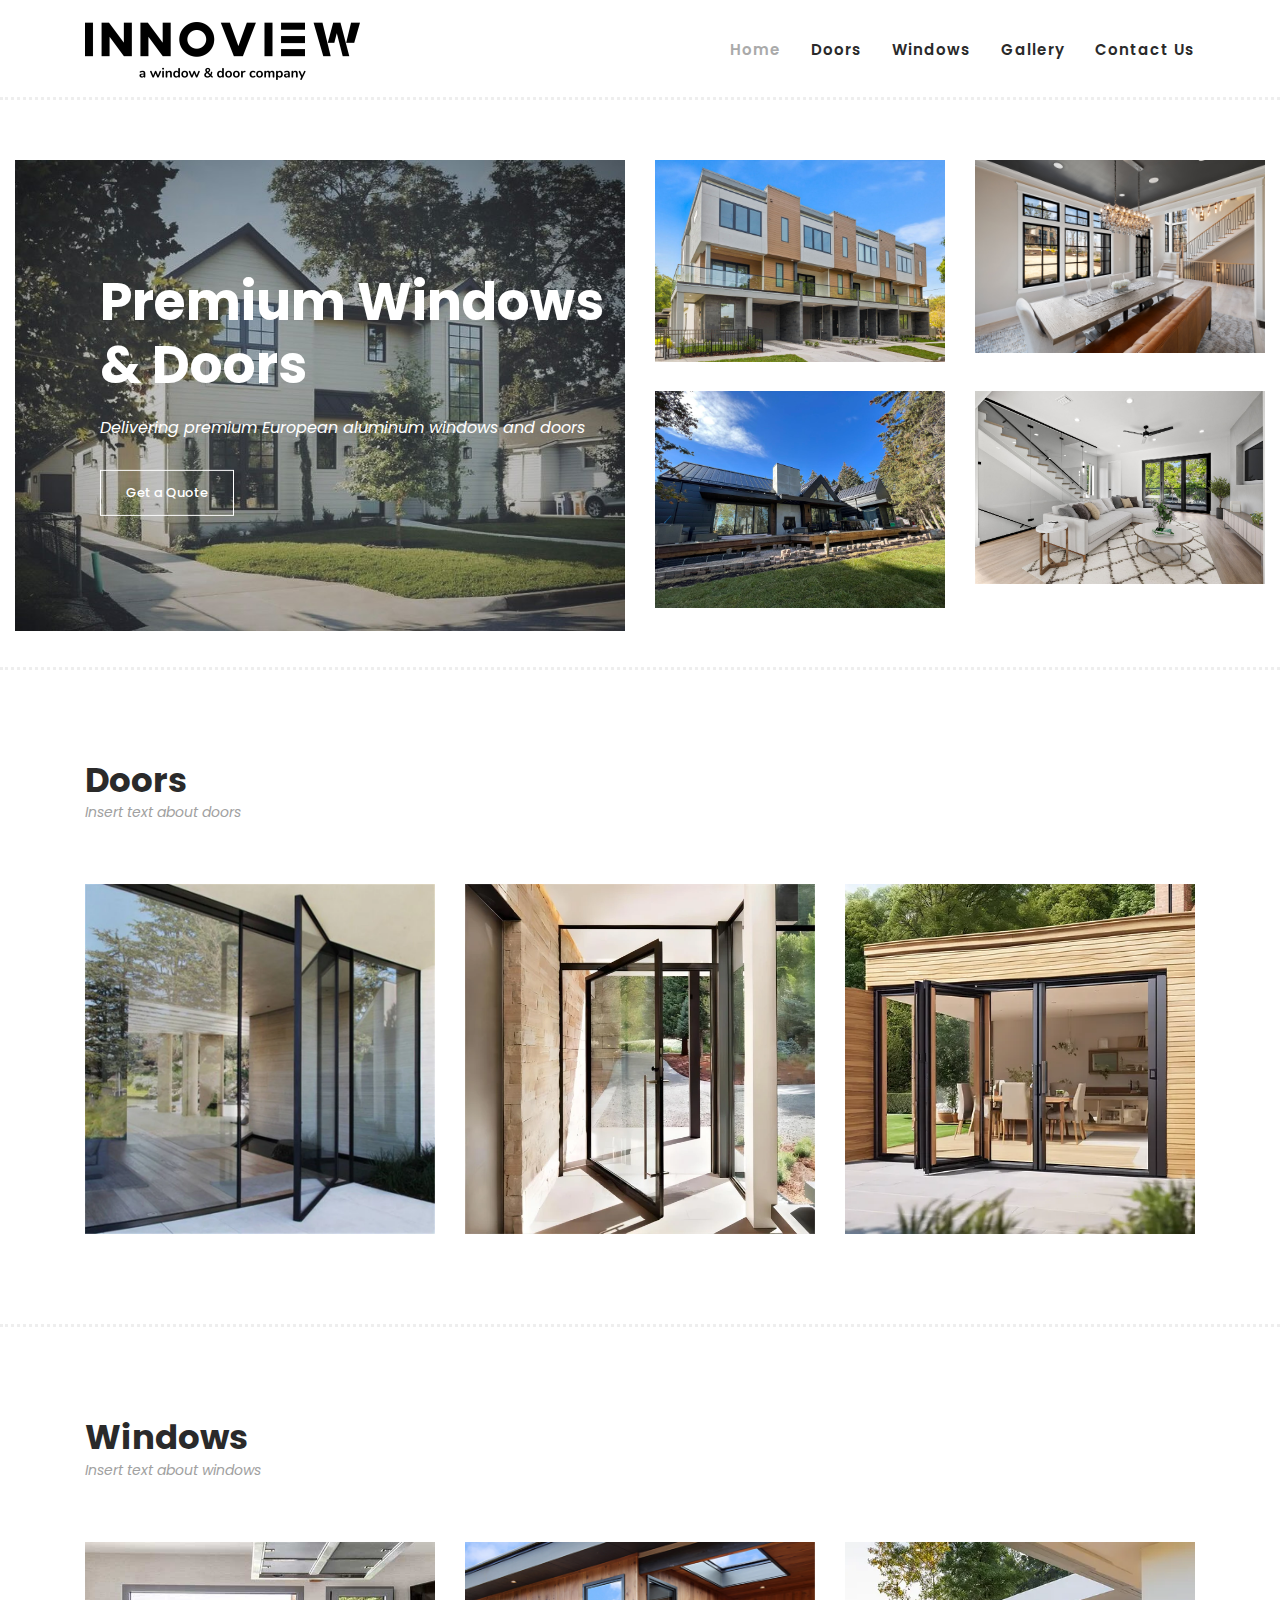
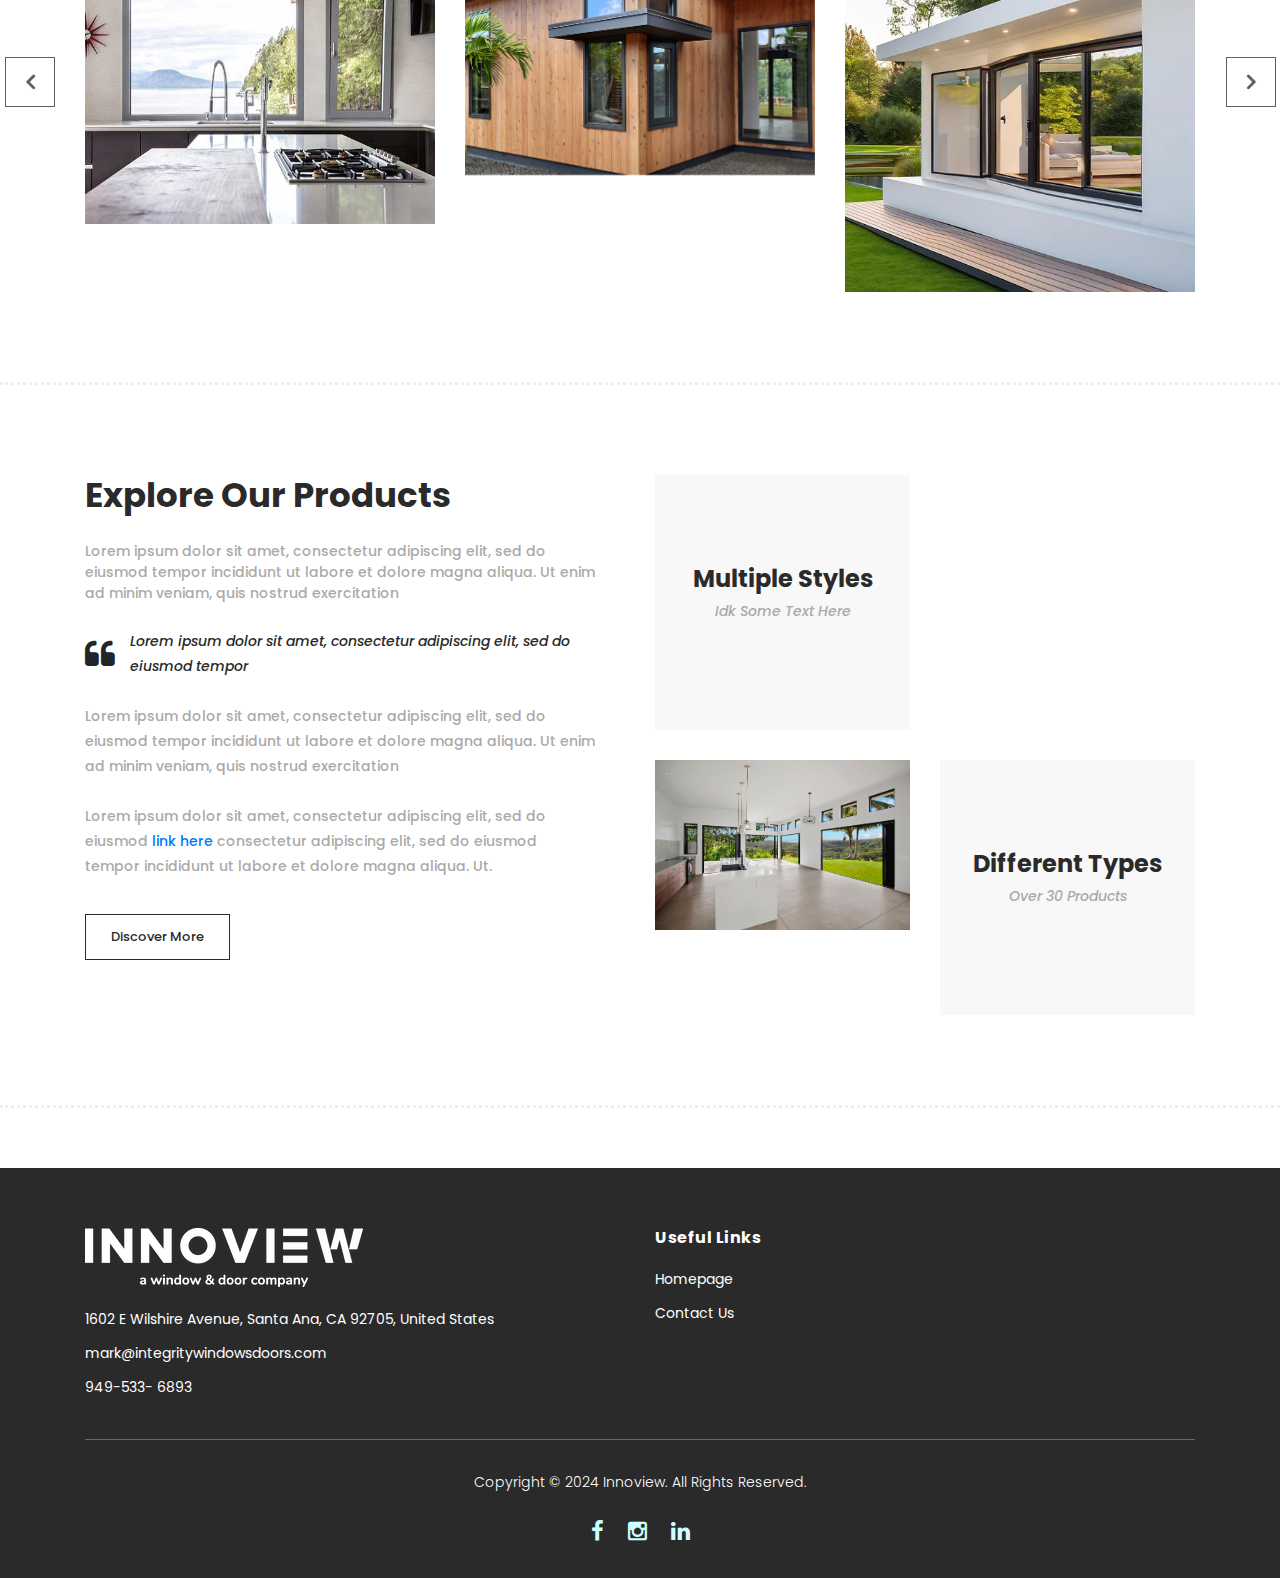
==== commit de06cfe7: "front update" ====
--- a/index.html
+++ b/index.html
@@ -81,7 +81,7 @@
                                     <a href="contact.html">Get a Quote</a>
                                 </div>
                             </div>
-                            <img src="assets/images/home3.jpg" alt="">
+                            <img style="max-height: 52.3vh" src="assets/images/home3.jpg" alt="">
                         </div>
                     </div>
                 </div>
@@ -91,28 +91,28 @@
                             <div class="col-lg-6">
                                 <div class="right-first-image">
                                     <div class="thumb">
-                                        <img src="assets/images/lefttop1.jpg">
+                                        <img style="max-height: 25vh;" src="assets/images/8.jpg">
                                     </div>
                                 </div>
                             </div>
                             <div class="col-lg-6">
                                 <div class="right-first-image">
                                     <div class="thumb">
-                                        <img src="assets/images/righttop1.jpg">
+                                        <img style="max-height: 25vh;" src="assets/images/3.jpg">
                                     </div>
                                 </div>
                             </div>
                             <div class="col-lg-6">
                                 <div class="right-first-image">
                                     <div class="thumb">
-                                        <img src="assets/images/leftbot1.jpg">
+                                        <img style="max-height: 25vh;" src="assets/images/9.jpg">
                                     </div>
                                 </div>
                             </div>
                             <div class="col-lg-6">
                                 <div class="right-first-image">
                                     <div class="thumb">
-                                        <img src="assets/images/rightbot1.png">
+                                        <img style="max-height: 25vh;" src="assets/images/2.jpg">
                                     </div>
                                 </div>
                             </div>
@@ -149,11 +149,6 @@
                             <div class="item">
                                 <div class="thumb">
                                     <img src="assets/images/door2.webp" alt="">
-                                </div>
-                            </div>
-                            <div class="item">
-                                <div class="thumb">
-                                    <img src="assets/images/door3.webp" alt="">
                                 </div>
                             </div>
                             <div class="item">
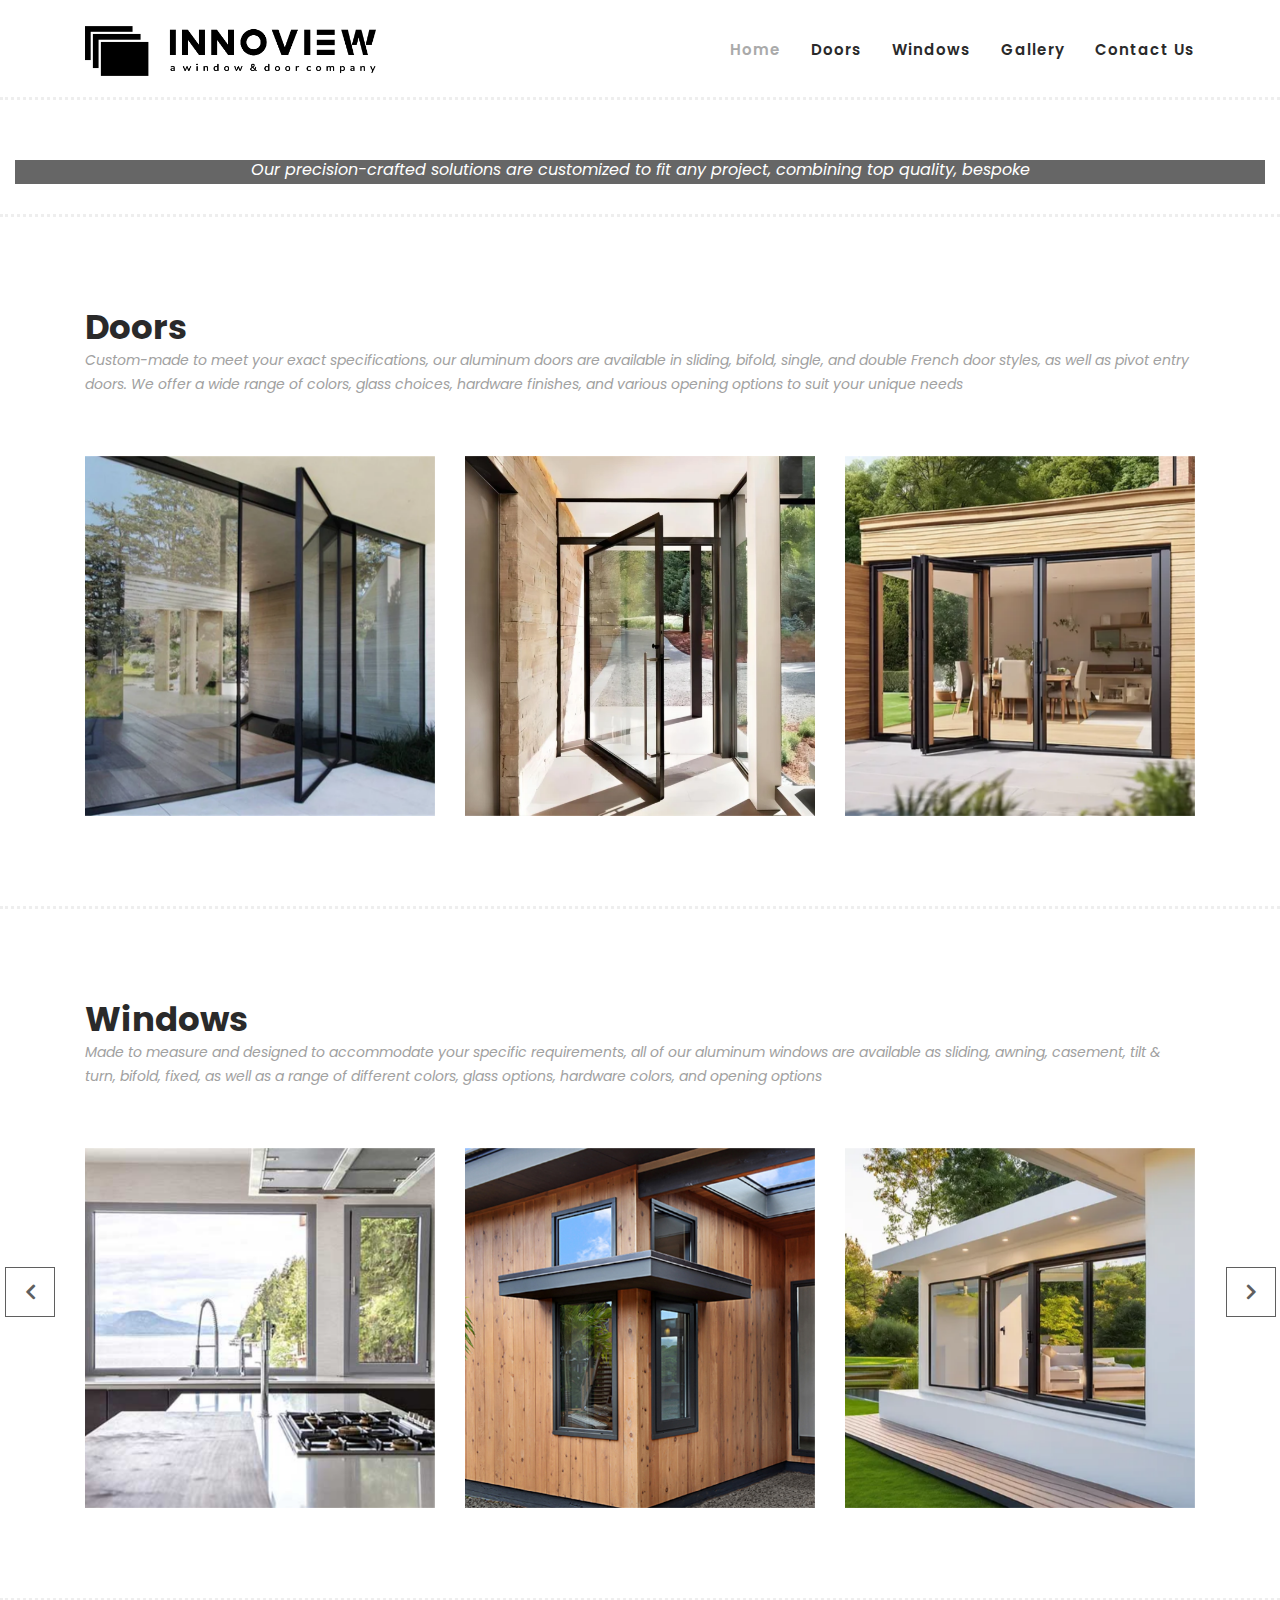
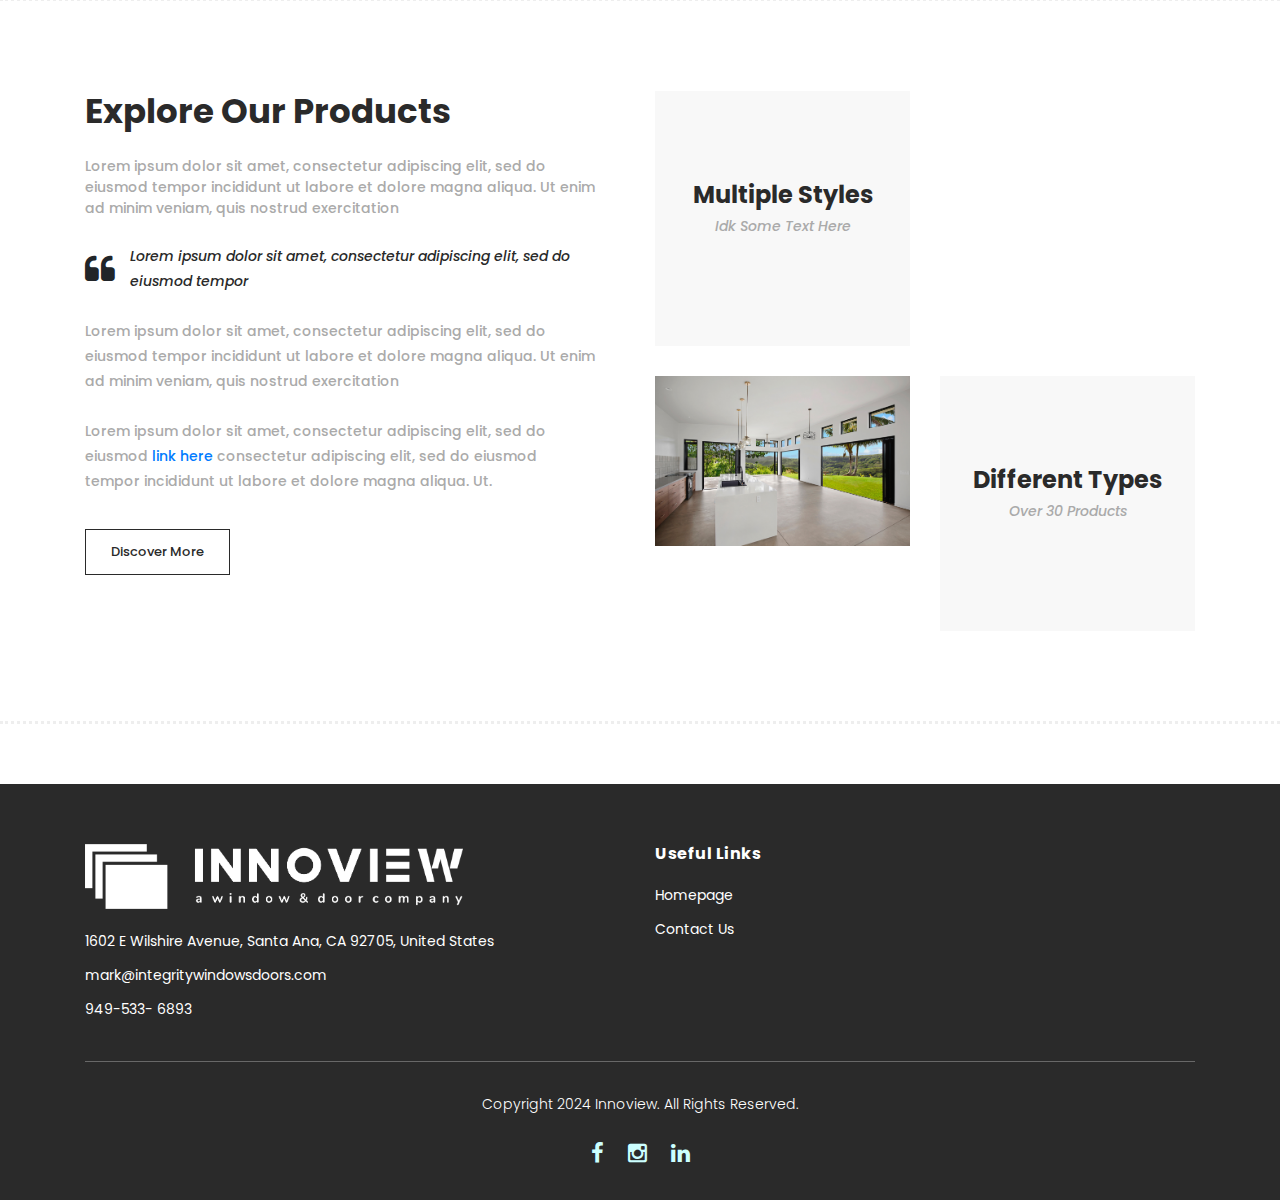
==== commit eb337403: "version ready" ====
--- a/index.html
+++ b/index.html
@@ -1,342 +1,314 @@
-<!DOCTYPE html>
-<html lang="en">
-
-  <head>
-
-    <meta charset="utf-8">
-    <meta name="viewport" content="width=device-width, initial-scale=1, shrink-to-fit=no">
-    <meta name="description" content="">
-    <meta name="author" content="">
-    <link href="https://fonts.googleapis.com/css?family=Poppins:100,200,300,400,500,600,700,800,900&display=swap" rel="stylesheet">
-
-    <title>Innoview</title>
-
-
-    <!-- Additional CSS Files -->
-    <link rel="stylesheet" type="text/css" href="assets/css/bootstrap.min.css">
-
-    <link rel="stylesheet" type="text/css" href="assets/css/font-awesome.css">
-
-    <link rel="stylesheet" href="assets/css/templatemo-hexashop.css">
-
-    <link rel="stylesheet" href="assets/css/owl-carousel.css">
-
-    <link rel="stylesheet" href="assets/css/lightbox.css">
-    </head>
-    
-    <body>
-    
-    <!-- ***** Preloader Start ***** -->
-    <div id="preloader">
-        <div class="jumper">
-            <div></div>
-            <div></div>
-            <div></div>
-        </div>
-    </div>  
-    <!-- ***** Preloader End ***** -->
-    
-    
-    <!-- ***** Header Area Start ***** -->
-    <header class="header-area header-sticky">
-        <div class="container">
-            <div class="row">
-                <div class="col-12">
-                    <nav class="main-nav">
-                        <!-- ***** Logo Start ***** -->
-                        <a href="index.html" class="logo">
-                            <img src="assets/images/logo1.png">
-                        </a>
-                        <!-- ***** Logo End ***** -->
-                        <!-- ***** Menu Start ***** -->
-                        <ul class="nav">
-                            <li class="scroll-to-section"><a href="#top" class="active">Home</a></li>
-                            <li class="scroll-to-section"><a href="#men">Doors</a></li>
-                            <li class="scroll-to-section"><a href="#women">Windows</a></li>
-                            <li><a href="products.html">Gallery</a></li>
-                            <li><a href="contact.html">Contact Us</a></li>
-                        </ul>        
-                        <a class='menu-trigger'>
-                            <span>Menu</span>
-                        </a>
-                        <!-- ***** Menu End ***** -->
-                    </nav>
-                </div>
-            </div>
-        </div>
-    </header>
-    <!-- ***** Header Area End ***** -->
-
-    <!-- ***** Main Banner Area Start ***** -->
-    <div class="main-banner" id="top">
-        <div class="container-fluid">
-            <div class="row">
-                <div class="col-lg-6">
-                    <div class="left-content">
-                        <div class="thumb">
-                            <div class="inner-content">
-                                <h4>Premium Windows &amp; Doors</h4>
-                                <span>Delivering premium European aluminum windows and doors</span>
-                                <div class="main-border-button">
-                                    <a href="contact.html">Get a Quote</a>
-                                </div>
-                            </div>
-                            <img style="max-height: 52.3vh" src="assets/images/home3.jpg" alt="">
-                        </div>
-                    </div>
-                </div>
-                <div class="col-lg-6">
-                    <div class="right-content">
-                        <div class="row">
-                            <div class="col-lg-6">
-                                <div class="right-first-image">
-                                    <div class="thumb">
-                                        <img style="max-height: 25vh;" src="assets/images/8.jpg">
-                                    </div>
-                                </div>
-                            </div>
-                            <div class="col-lg-6">
-                                <div class="right-first-image">
-                                    <div class="thumb">
-                                        <img style="max-height: 25vh;" src="assets/images/3.jpg">
-                                    </div>
-                                </div>
-                            </div>
-                            <div class="col-lg-6">
-                                <div class="right-first-image">
-                                    <div class="thumb">
-                                        <img style="max-height: 25vh;" src="assets/images/9.jpg">
-                                    </div>
-                                </div>
-                            </div>
-                            <div class="col-lg-6">
-                                <div class="right-first-image">
-                                    <div class="thumb">
-                                        <img style="max-height: 25vh;" src="assets/images/2.jpg">
-                                    </div>
-                                </div>
-                            </div>
-                        </div>
-                    </div>
-                </div>
-            </div>
-        </div>
-    </div>
-    <!-- ***** Main Banner Area End ***** -->
-
-    <!-- ***** Men Area Starts ***** -->
-    <section class="section" id="men">
-        <div class="container">
-            <div class="row">
-                <div class="col-lg-6">
-                    <div class="section-heading">
-                        <h2>Doors</h2>
-                        <span>Insert text about doors</span>
-                    </div>
-                </div>
-            </div>
-        </div>
-        <div class="container">
-            <div class="row">
-                <div class="col-lg-12">
-                    <div class="men-item-carousel">
-                        <div class="owl-men-item owl-carousel">
-                            <div class="item">
-                                <div class="thumb">
-                                    <img src="assets/images/door1.webp" alt="">
-                                </div>
-                            </div>
-                            <div class="item">
-                                <div class="thumb">
-                                    <img src="assets/images/door2.webp" alt="">
-                                </div>
-                            </div>
-                            <div class="item">
-                                <div class="thumb">
-                                    <img src="assets/images/door4.webp" alt="">
-                                </div>
-                            </div>
-                        </div>
-                    </div>
-                </div>
-            </div>
-        </div>
-    </section>
-    <!-- ***** Men Area Ends ***** -->
-
-    <!-- ***** Women Area Starts ***** -->
-    <section class="section" id="women">
-        <div class="container">
-            <div class="row">
-                <div class="col-lg-6">
-                    <div class="section-heading">
-                        <h2>Windows</h2>
-                        <span>Insert text about windows</span>
-                    </div>
-                </div>
-            </div>
-        </div>
-        <div class="container">
-            <div class="row">
-                <div class="col-lg-12">
-                    <div class="women-item-carousel">
-                        <div class="owl-women-item owl-carousel">
-                            <div class="item">
-                                <div class="thumb">
-                                    <img src="assets/images/windows1.jpeg" alt="">
-                                </div>
-                            </div>
-                            <div class="item">
-                                <div class="thumb">
-                                    <img src="assets/images/windows2.jpeg" alt="">
-                                </div>
-                            </div>
-                            <div class="item">
-                                <div class="thumb">
-                                    <img src="assets/images/windows3.webp" alt="">
-                                </div>
-                            </div>
-                            <div class="item">
-                                <div class="thumb">
-                                    <img src="assets/images/windows4.jpeg" alt="">
-                                </div>
-                            </div>
-                        </div>
-                    </div>
-                </div>
-            </div>
-        </div>
-    </section>
-    <!-- ***** Women Area Ends ***** -->
-
-    <!-- ***** Explore Area Starts ***** -->
-    <section class="section" id="explore">
-        <div class="container">
-            <div class="row">
-                <div class="col-lg-6">
-                    <div class="left-content">
-                        <h2>Explore Our Products</h2>
-                        <span>Lorem ipsum dolor sit amet, consectetur adipiscing elit, sed do eiusmod tempor incididunt ut labore et dolore magna aliqua. Ut enim ad minim veniam, quis nostrud exercitation</span>
-                        <div class="quote">
-                            <i class="fa fa-quote-left"></i><p>Lorem ipsum dolor sit amet, consectetur adipiscing elit, sed do eiusmod tempor</p>
-                        </div>
-                        <p>Lorem ipsum dolor sit amet, consectetur adipiscing elit, sed do eiusmod tempor incididunt ut labore et dolore magna aliqua. Ut enim ad minim veniam, quis nostrud exercitation</p>
-                        <p>Lorem ipsum dolor sit amet, consectetur adipiscing elit, sed do eiusmod <a rel="nofollow" href="" target="_blank">link here</a> consectetur adipiscing elit, sed do eiusmod tempor incididunt ut labore et dolore magna aliqua. Ut.</p>
-                        <div class="main-border-button">
-                            <a href="products.html">Discover More</a>
-                        </div>
-                    </div>
-                </div>
-                <div class="col-lg-6">
-                    <div class="right-content">
-                        <div class="row">
-                            <div class="col-lg-6">
-                                <div class="leather">
-                                    <h4>Multiple Styles</h4>
-                                    <span>Idk Some Text Here</span>
-                                </div>
-                            </div>
-                            <div class="col-lg-6">
-                                <div class="first-image">
-                                    <img src="assets/images/explore1.jpg" alt="">
-                                </div>
-                            </div>
-                            <div class="col-lg-6">
-                                <div class="second-image">
-                                    <img src="assets/images/explore2.jpg" alt="">
-                                </div>
-                            </div>
-                            <div class="col-lg-6">
-                                <div class="types">
-                                    <h4>Different Types</h4>
-                                    <span>Over 30 Products</span>
-                                </div>
-                            </div>
-                        </div>
-                    </div>
-                </div>
-            </div>
-        </div>
-    </section>
-    <!-- ***** Explore Area Ends ***** -->
-    
-    <!-- ***** Footer Start ***** -->
-    <footer>
-        <div class="container">
-            <div class="row">
-                <div class="col-lg-6">
-                    <div class="first-item">
-                        <div class="logo">
-                            <img src="assets/images/whitelogo.png" alt="hexashop ecommerce templatemo">
-                        </div>
-                        <ul>
-                            <li><a href="#">1602 E Wilshire Avenue, Santa Ana, CA 92705, United States</a></li>
-                            <li><a href="#">mark@integritywindowsdoors.com</a></li>
-                            <li><a href="#">949-533- 6893</a></li>
-                        </ul>
-                    </div>
-                </div>
-                <div class="col-lg-6">
-                    <h4>Useful Links</h4>
-                    <ul>
-                        <li><a href="#">Homepage</a></li>
-                        <li><a href="#">Contact Us</a></li>
-                    </ul>
-                </div>
-                <div class="col-lg-12">
-                    <div class="under-footer">
-                        <p>Copyright © 2024 Innoview. All Rights Reserved. 
-                        <ul>
-                            <li><a href="#"><i class="fa fa-facebook"></i></a></li>
-                            <li><a href="#"><i class="fa fa-instagram"></i></a></li>
-                            <li><a href="#"><i class="fa fa-linkedin"></i></a></li>
-                        </ul>
-                    </div>
-                </div>
-            </div>
-        </div>
-    </footer>
-    
-
-    <!-- jQuery -->
-    <script src="assets/js/jquery-2.1.0.min.js"></script>
-
-    <!-- Bootstrap -->
-    <script src="assets/js/popper.js"></script>
-    <script src="assets/js/bootstrap.min.js"></script>
-
-    <!-- Plugins -->
-    <script src="assets/js/owl-carousel.js"></script>
-    <script src="assets/js/accordions.js"></script>
-    <script src="assets/js/datepicker.js"></script>
-    <script src="assets/js/scrollreveal.min.js"></script>
-    <script src="assets/js/waypoints.min.js"></script>
-    <script src="assets/js/jquery.counterup.min.js"></script>
-    <script src="assets/js/imgfix.min.js"></script> 
-    <script src="assets/js/slick.js"></script> 
-    <script src="assets/js/lightbox.js"></script> 
-    <script src="assets/js/isotope.js"></script> 
-    
-    <!-- Global Init -->
-    <script src="assets/js/custom.js"></script>
-
-    <script>
-
-        $(function() {
-            var selectedClass = "";
-            $("p").click(function(){
-            selectedClass = $(this).attr("data-rel");
-            $("#portfolio").fadeTo(50, 0.1);
-                $("#portfolio div").not("."+selectedClass).fadeOut();
-            setTimeout(function() {
-              $("."+selectedClass).fadeIn();
-              $("#portfolio").fadeTo(50, 1);
-            }, 500);
-                
-            });
-        });
-
-    </script>
-
-  </body>
+<!DOCTYPE html>
+<html lang="en">
+
+  <head>
+
+    <meta charset="utf-8">
+    <meta name="viewport" content="width=device-width, initial-scale=1, shrink-to-fit=no">
+    <meta name="description" content="">
+    <meta name="author" content="">
+    <link href="https://fonts.googleapis.com/css?family=Poppins:100,200,300,400,500,600,700,800,900&display=swap" rel="stylesheet">
+
+    <title>Innoview</title>
+
+
+    <!-- Additional CSS Files -->
+    <link rel="stylesheet" type="text/css" href="assets/css/bootstrap.min.css">
+
+    <link rel="stylesheet" type="text/css" href="assets/css/font-awesome.css">
+
+    <link rel="stylesheet" href="assets/css/templatemo-hexashop.css">
+
+    <link rel="stylesheet" href="assets/css/owl-carousel.css">
+
+    <link rel="stylesheet" href="assets/css/lightbox.css">
+    </head>
+    
+    <body>
+    
+    <!-- ***** Preloader Start ***** -->
+    <div id="preloader">
+        <div class="jumper">
+            <div></div>
+            <div></div>
+            <div></div>
+        </div>
+    </div>  
+    <!-- ***** Preloader End ***** -->
+    
+    
+    <!-- ***** Header Area Start ***** -->
+    <header class="header-area header-sticky">
+        <div class="container">
+            <div class="row">
+                <div class="col-12">
+                    <nav class="main-nav">
+                        <!-- ***** Logo Start ***** -->
+                        <a href="index.html" class="logo">
+                            <img src="assets/images/logo.png" style="max-height: 50px; width: auto;">
+                        </a>
+                        <!-- ***** Logo End ***** -->
+                        <!-- ***** Menu Start ***** -->
+                        <ul class="nav">
+                            <li class="scroll-to-section"><a href="#top" class="active">Home</a></li>
+                            <li><a href="doors.html">Doors</a></li>
+                            <li><a href="windows.html">Windows</a></li>
+                            <li><a href="products.html">Gallery</a></li>
+                            <li><a href="contact.html">Contact Us</a></li>
+                        </ul>        
+                        <a class='menu-trigger'>
+                            <span>Menu</span>
+                        </a>
+                        <!-- ***** Menu End ***** -->
+                    </nav>
+                </div>
+            </div>
+        </div>
+    </header>
+    <!-- ***** Header Area End ***** -->
+
+
+    <!-- ***** Main Banner Area Start ***** -->
+    <div class="main-banner" id="top">
+        <div class="container-fluid">
+            <div class="row">
+                <div class="col-lg-12">
+                    <div class="left-content">
+                        <div class="thumb" style="position: relative;">
+                            <div class="inner-content" style="position: absolute; top: 50%; left: 50%; transform: translate(-50%, -50%); text-align: center; z-index: 2; width: 80%; max-width: 800px;">
+                                <h4>Premium Windows &amp; Doors</h4>
+                                <span>At Innoview, we deliver premium European aluminum windows and doors with unmatched value. Our precision-crafted solutions are customized to fit any project, combining top quality, bespoke design, and affordability.
+                                </span>
+                                <div class="main-border-button">
+                                    <a href="contact.html">Get a Quote</a>
+                                </div>
+                            </div>
+                            <div style="position: absolute; top: 0; left: 0; width: 100%; height: 100%; background: linear-gradient(rgba(0, 0, 0, 0.6), rgba(0, 0, 0, 0.6)); z-index: 1;"></div>
+                            <img style="max-height: 52.3vh; width: 100%; object-fit: cover;" src="assets/images/homeheading.jpg" alt="">
+                        </div>
+                    </div>
+                </div>
+            </div>
+        </div>
+    </div>
+    <!-- ***** Main Banner Area End ***** -->
+
+
+    <!-- ***** Men Area Starts ***** -->
+    <section class="section" id="men">
+        <div class="container">
+            <div class="row">
+                <div class="col-lg-12">
+                    <div class="section-heading">
+                        <h2>Doors</h2>
+                        <span>Custom-made to meet your exact specifications, our aluminum doors are available in sliding, bifold, single, and double French door styles, as well as pivot entry doors. We offer a wide range of colors, glass choices, hardware finishes, and various opening options to suit your unique needs</span>
+                    </div>
+                </div>
+            </div>
+        </div>
+        <div class="container">
+            <div class="row">
+                <div class="col-lg-12">
+                    <div class="men-item-carousel">
+                        <div class="owl-men-item owl-carousel">
+                            <div class="item">
+                                <div class="thumb">
+                                    <img src="assets/images/door1.webp" alt="" style="width: 100%; height: 40vh; object-fit: cover;">
+                                </div>
+                            </div>
+                            <div class="item">
+                                <div class="thumb">
+                                    <img src="assets/images/door2.webp" alt="" style="width: 100%; height: 40vh; object-fit: cover;">
+                                </div>
+                            </div>
+                            <div class="item">
+                                <div class="thumb">
+                                    <img src="assets/images/door4.webp" alt="" style="width: 100%; height: 40vh; object-fit: cover;">
+                                </div>
+                            </div>
+                        </div>
+                    </div>
+                </div>
+            </div>
+        </div>
+    </section>
+    <!-- ***** Men Area Ends ***** -->
+
+
+    <!-- ***** Women Area Starts ***** -->
+    <section class="section" id="women">
+        <div class="container">
+            <div class="row">
+                <div class="col-lg-12">
+                    <div class="section-heading">
+                        <h2>Windows</h2>
+                        <span>Made to measure and designed to accommodate your specific requirements, all of our aluminum windows are available as sliding, awning, casement, tilt & turn, bifold, fixed, as well as a range of different colors, glass options, hardware colors, and opening options</span>
+                    </div>
+                </div>
+            </div>
+        </div>
+        <div class="container">
+            <div class="row">
+                <div class="col-lg-12">
+                    <div class="women-item-carousel">
+                        <div class="owl-women-item owl-carousel">
+                            <div class="item">
+                                <div class="thumb">
+                                    <img src="assets/images/windows1.jpeg" alt="" style="width: 100%; height: 40vh; object-fit: cover;">
+                                </div>
+                            </div>
+                            <div class="item">
+                                <div class="thumb">
+                                    <img src="assets/images/windows2.jpeg" alt="" style="width: 100%; height: 40vh; object-fit: cover;">
+                                </div>
+                            </div>
+                            <div class="item">
+                                <div class="thumb">
+                                    <img src="assets/images/windows3.webp" alt="" style="width: 100%; height: 40vh; object-fit: cover;">
+                                </div>
+                            </div>
+                            <div class="item">
+                                <div class="thumb">
+                                    <img src="assets/images/windows4.jpeg" alt="" style="width: 100%; height: 40vh; object-fit: cover;">
+                                </div>
+                            </div>
+                        </div>
+                    </div>
+                </div>
+            </div>
+        </div>
+    </section>
+    <!-- ***** Women Area Ends ***** -->
+
+
+    <!-- ***** Explore Area Starts ***** -->
+    <section class="section" id="explore">
+        <div class="container">
+            <div class="row">
+                <div class="col-lg-6">
+                    <div class="left-content">
+                        <h2>Explore Our Products</h2>
+                        <span>Lorem ipsum dolor sit amet, consectetur adipiscing elit, sed do eiusmod tempor incididunt ut labore et dolore magna aliqua. Ut enim ad minim veniam, quis nostrud exercitation</span>
+                        <div class="quote">
+                            <i class="fa fa-quote-left"></i><p>Lorem ipsum dolor sit amet, consectetur adipiscing elit, sed do eiusmod tempor</p>
+                        </div>
+                        <p>Lorem ipsum dolor sit amet, consectetur adipiscing elit, sed do eiusmod tempor incididunt ut labore et dolore magna aliqua. Ut enim ad minim veniam, quis nostrud exercitation</p>
+                        <p>Lorem ipsum dolor sit amet, consectetur adipiscing elit, sed do eiusmod <a rel="nofollow" href="" target="_blank">link here</a> consectetur adipiscing elit, sed do eiusmod tempor incididunt ut labore et dolore magna aliqua. Ut.</p>
+                        <div class="main-border-button">
+                            <a href="products.html">Discover More</a>
+                        </div>
+                    </div>
+                </div>
+                <div class="col-lg-6">
+                    <div class="right-content">
+                        <div class="row">
+                            <div class="col-lg-6">
+                                <div class="leather">
+                                    <h4>Multiple Styles</h4>
+                                    <span>Idk Some Text Here</span>
+                                </div>
+                            </div>
+                            <div class="col-lg-6">
+                                <div class="first-image">
+                                    <img src="assets/images/explore1.jpg" alt="">
+                                </div>
+                            </div>
+                            <div class="col-lg-6">
+                                <div class="second-image">
+                                    <img src="assets/images/explore2.jpg" alt="">
+                                </div>
+                            </div>
+                            <div class="col-lg-6">
+                                <div class="types">
+                                    <h4>Different Types</h4>
+                                    <span>Over 30 Products</span>
+                                </div>
+                            </div>
+                        </div>
+                    </div>
+                </div>
+            </div>
+        </div>
+    </section>
+    <!-- ***** Explore Area Ends ***** -->
+    
+    <!-- ***** Footer Start ***** -->
+    <footer>
+        <div class="container">
+            <div class="row">
+                <div class="col-lg-6">
+                    <div class="first-item">
+                        <div class="logo">
+                            <img src="assets/images/logofooter.png" style="max-height: 65px; width: auto;">
+                        </div>
+                        <ul>
+                            <li><a href="#">1602 E Wilshire Avenue, Santa Ana, CA 92705, United States</a></li>
+                            <li><a href="#">mark@integritywindowsdoors.com</a></li>
+                            <li><a href="#">949-533- 6893</a></li>
+                        </ul>
+                    </div>
+                </div>
+                <div class="col-lg-6">
+                    <h4>Useful Links</h4>
+                    <ul>
+                        <li><a href="#">Homepage</a></li>
+                        <li><a href="#">Contact Us</a></li>
+                    </ul>
+                </div>
+                <div class="col-lg-12">
+                    <div class="under-footer">
+                        <p>Copyright  2024 Innoview. All Rights Reserved. 
+                        <ul>
+                            <li><a href="#"><i class="fa fa-facebook"></i></a></li>
+                            <li><a href="#"><i class="fa fa-instagram"></i></a></li>
+                            <li><a href="#"><i class="fa fa-linkedin"></i></a></li>
+                        </ul>
+                    </div>
+                </div>
+            </div>
+        </div>
+    </footer>
+    
+
+    <!-- jQuery -->
+    <script src="assets/js/jquery-2.1.0.min.js"></script>
+
+    <!-- Bootstrap -->
+    <script src="assets/js/popper.js"></script>
+    <script src="assets/js/bootstrap.min.js"></script>
+
+    <!-- Plugins -->
+    <script src="assets/js/owl-carousel.js"></script>
+    <script src="assets/js/accordions.js"></script>
+    <script src="assets/js/datepicker.js"></script>
+    <script src="assets/js/scrollreveal.min.js"></script>
+    <script src="assets/js/waypoints.min.js"></script>
+    <script src="assets/js/jquery.counterup.min.js"></script>
+    <script src="assets/js/imgfix.min.js"></script> 
+    <script src="assets/js/slick.js"></script> 
+    <script src="assets/js/lightbox.js"></script> 
+    <script src="assets/js/isotope.js"></script> 
+    
+    <!-- Global Init -->
+    <script src="assets/js/custom.js"></script>
+
+    <script>
+
+        $(function() {
+            var selectedClass = "";
+            $("p").click(function(){
+            selectedClass = $(this).attr("data-rel");
+            $("#portfolio").fadeTo(50, 0.1);
+                $("#portfolio div").not("."+selectedClass).fadeOut();
+            setTimeout(function() {
+              $("."+selectedClass).fadeIn();
+              $("#portfolio").fadeTo(50, 1);
+            }, 500);
+                
+            });
+        });
+
+    </script>
+
+  </body>
 </html>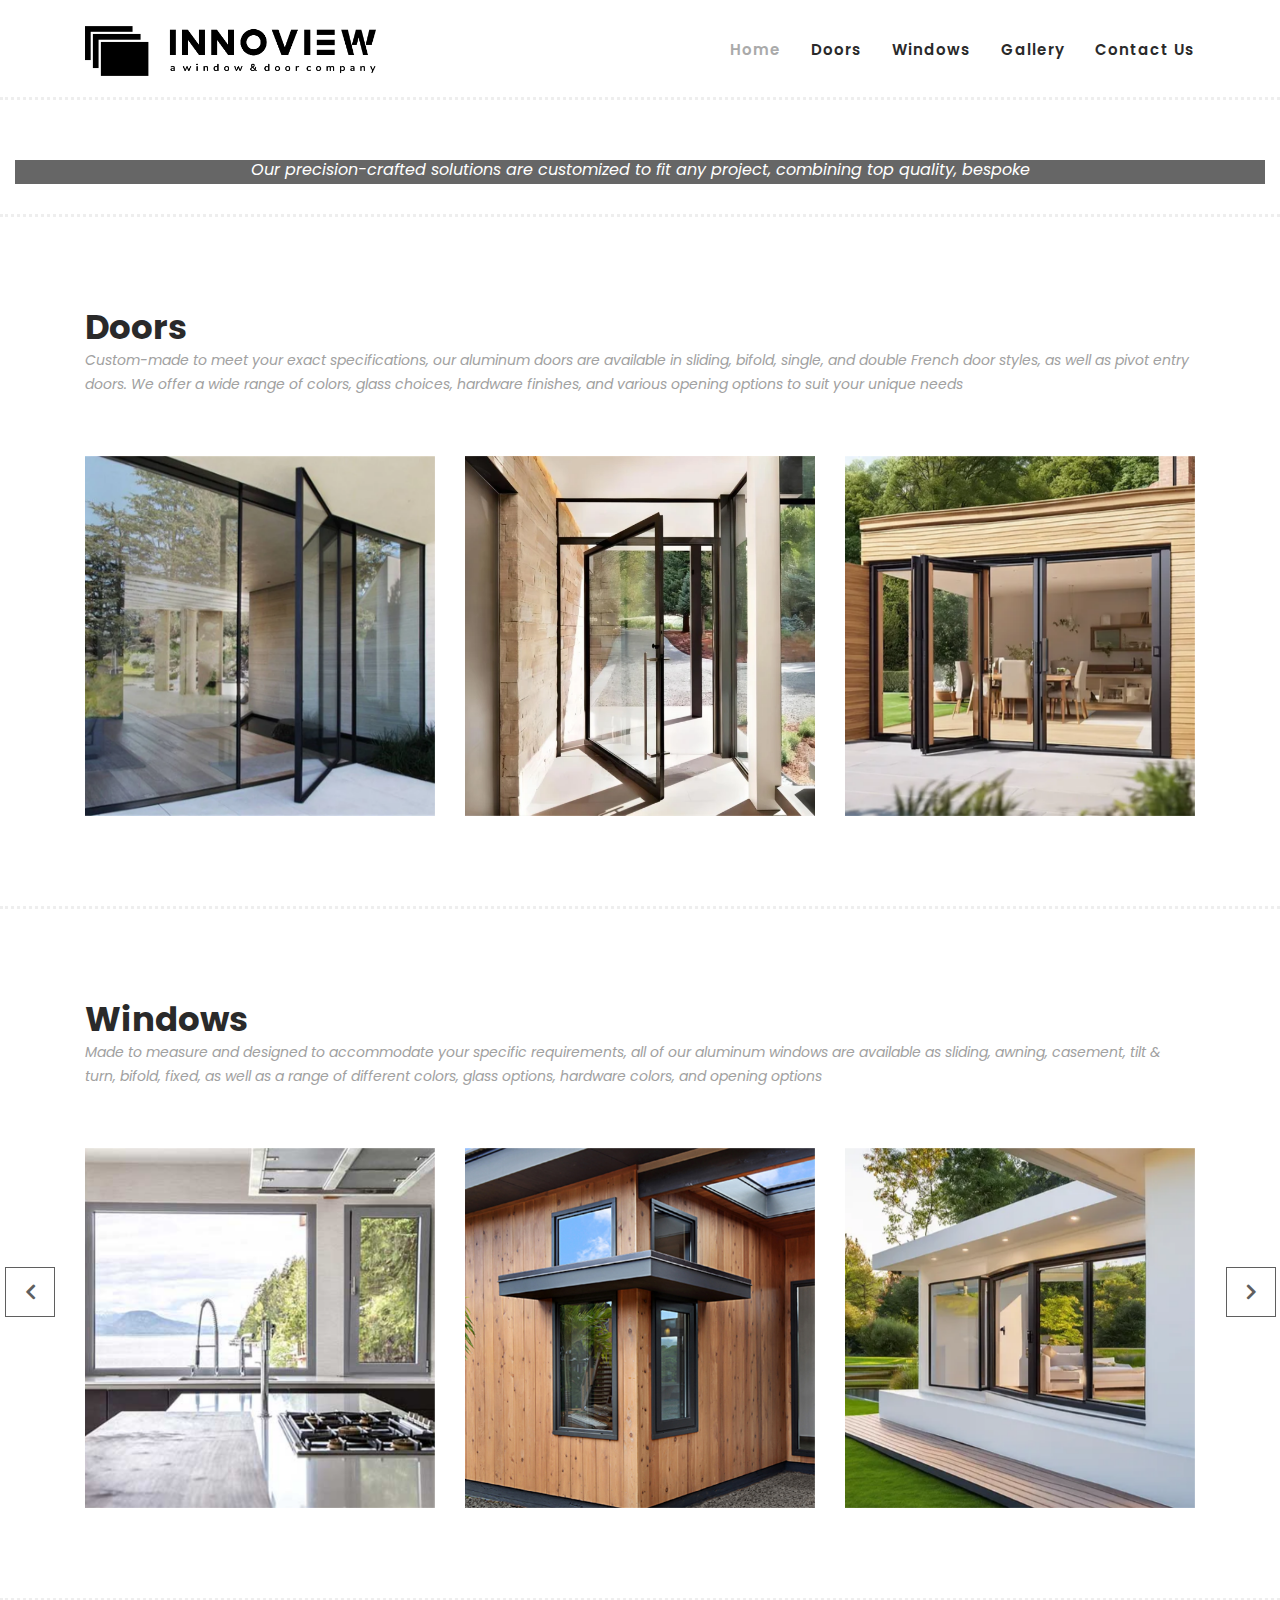
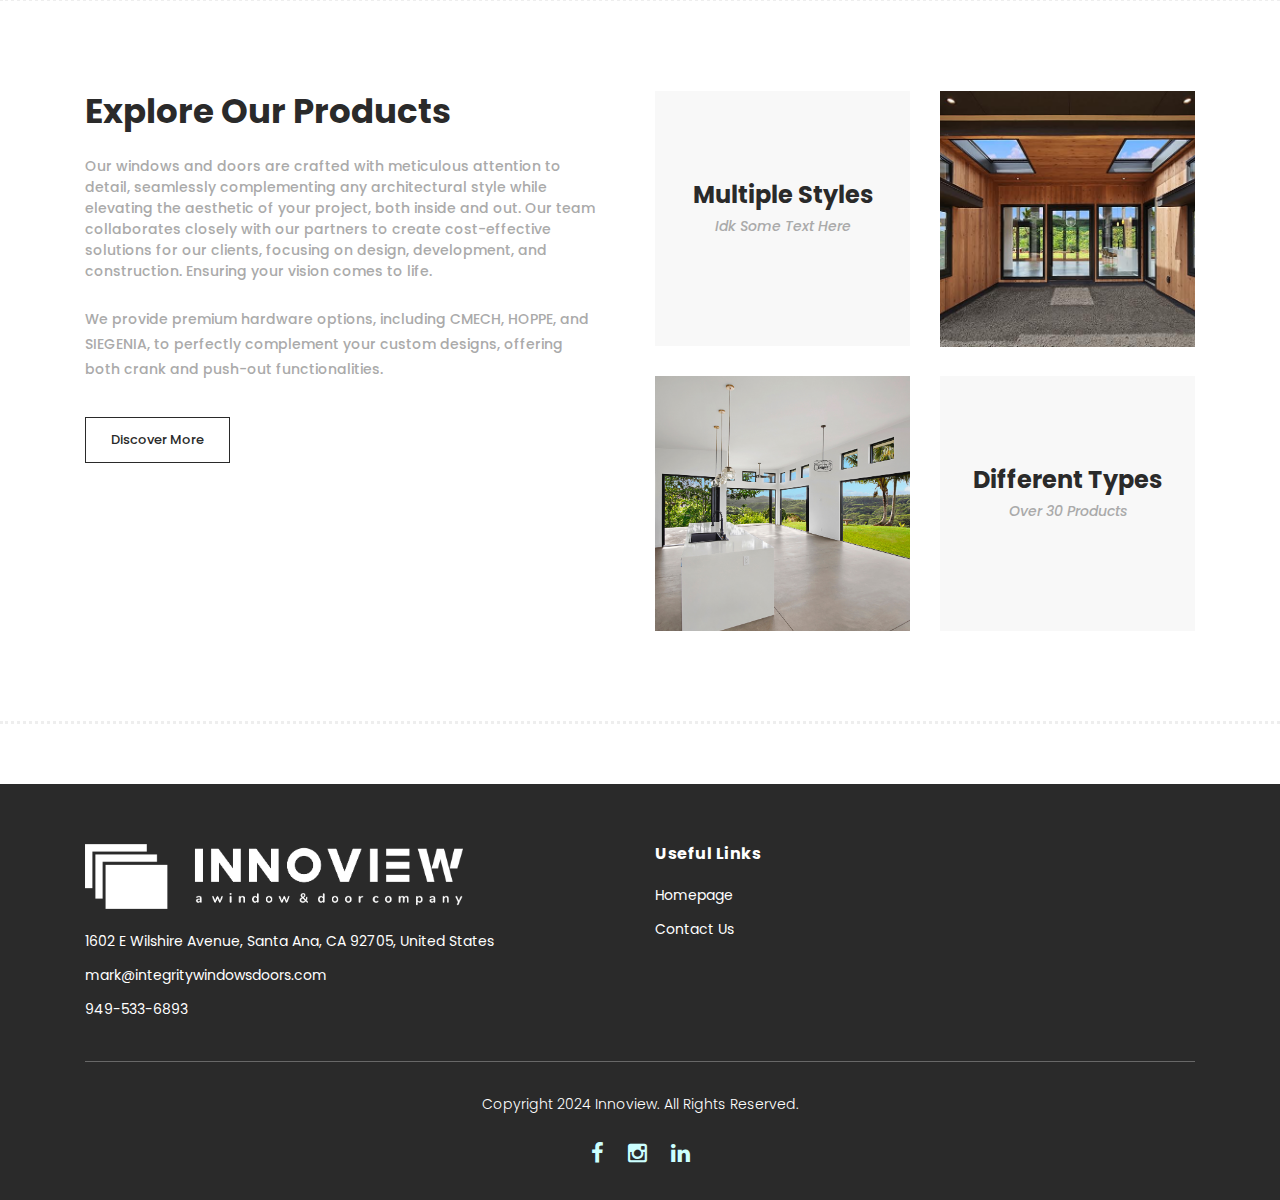
==== commit 86301b0d: "updated windows and home explore section" ====
--- a/index.html
+++ b/index.html
@@ -188,12 +188,9 @@
                 <div class="col-lg-6">
                     <div class="left-content">
                         <h2>Explore Our Products</h2>
-                        <span>Lorem ipsum dolor sit amet, consectetur adipiscing elit, sed do eiusmod tempor incididunt ut labore et dolore magna aliqua. Ut enim ad minim veniam, quis nostrud exercitation</span>
-                        <div class="quote">
-                            <i class="fa fa-quote-left"></i><p>Lorem ipsum dolor sit amet, consectetur adipiscing elit, sed do eiusmod tempor</p>
-                        </div>
-                        <p>Lorem ipsum dolor sit amet, consectetur adipiscing elit, sed do eiusmod tempor incididunt ut labore et dolore magna aliqua. Ut enim ad minim veniam, quis nostrud exercitation</p>
-                        <p>Lorem ipsum dolor sit amet, consectetur adipiscing elit, sed do eiusmod <a rel="nofollow" href="" target="_blank">link here</a> consectetur adipiscing elit, sed do eiusmod tempor incididunt ut labore et dolore magna aliqua. Ut.</p>
+                        <span>Our windows and doors are crafted with meticulous attention to detail, seamlessly complementing any architectural style while elevating the aesthetic of your project, both inside and out. Our team collaborates closely with our partners to create cost-effective solutions for our clients, focusing on design, development, and construction. Ensuring your vision comes to life.</span>
+                            
+                        <p>We provide premium hardware options, including CMECH, HOPPE, and SIEGENIA, to perfectly complement your custom designs, offering both crank and push-out functionalities.</p>
                         <div class="main-border-button">
                             <a href="products.html">Discover More</a>
                         </div>
@@ -209,17 +206,17 @@
                                 </div>
                             </div>
                             <div class="col-lg-6">
-                                <div class="first-image">
-                                    <img src="assets/images/explore1.jpg" alt="">
+                                <div class="first-image" style="height: 100%; width: 100%;">
+                                    <img src="assets/images/explore1.JPG" alt="" style="width: 100%; height: 90%; object-fit: cover;">
                                 </div>
                             </div>
                             <div class="col-lg-6">
-                                <div class="second-image">
-                                    <img src="assets/images/explore2.jpg" alt="">
+                                <div class="second-image" style="height: 100%; width: 100%;">
+                                    <img src="assets/images/explore2.jpg" alt="" style="width: 100%; height: 100%; object-fit: cover;">
                                 </div>
                             </div>
                             <div class="col-lg-6">
-                                <div class="types">
+                                <div class="types" style="height: 100%; width: 100%;">
                                     <h4>Different Types</h4>
                                     <span>Over 30 Products</span>
                                 </div>
@@ -244,7 +241,7 @@
                         <ul>
                             <li><a href="#">1602 E Wilshire Avenue, Santa Ana, CA 92705, United States</a></li>
                             <li><a href="#">mark@integritywindowsdoors.com</a></li>
-                            <li><a href="#">949-533- 6893</a></li>
+                            <li><a href="#">949-533-6893</a></li>
                         </ul>
                     </div>
                 </div>
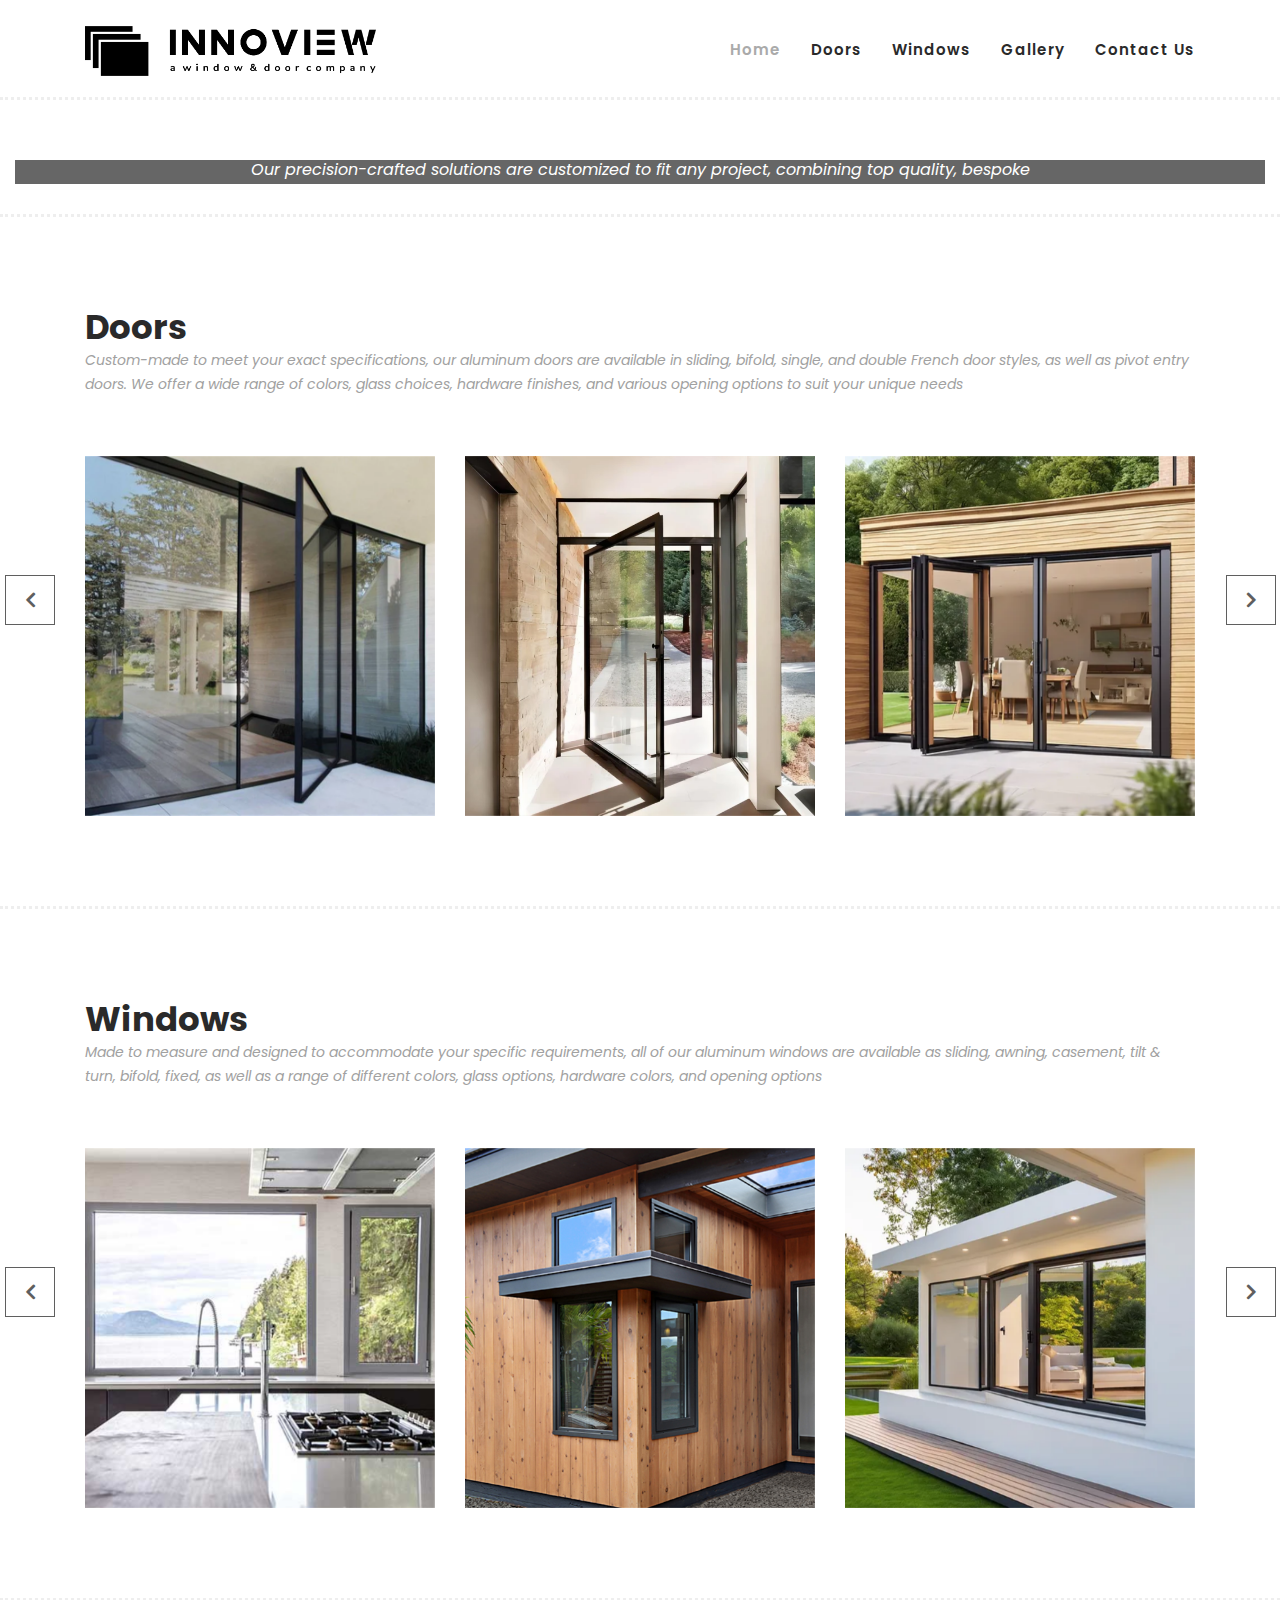
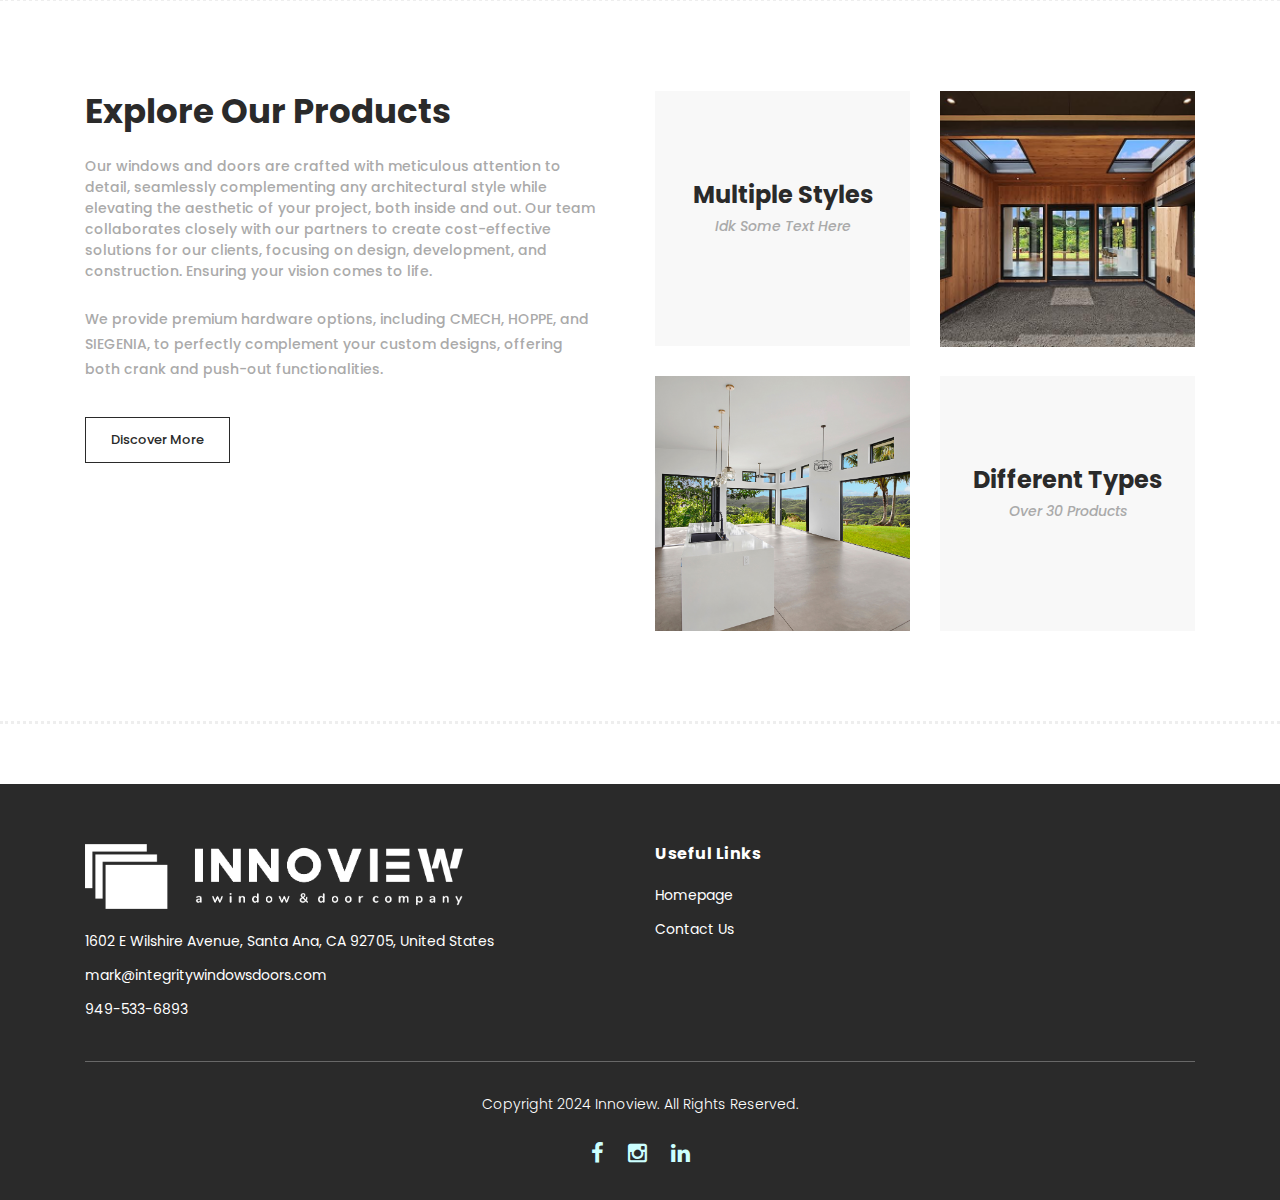
==== commit d5b9a8f0: "added doors to index" ====
--- a/index.html
+++ b/index.html
@@ -126,6 +126,31 @@
                                     <img src="assets/images/door4.webp" alt="" style="width: 100%; height: 40vh; object-fit: cover;">
                                 </div>
                             </div>
+                            <div class="item">
+                                <div class="thumb">
+                                    <img src="assets/images/door1.jpg" alt="" style="width: 100%; height: 40vh; object-fit: cover;">
+                                </div>
+                            </div>
+                            <div class="item">
+                                <div class="thumb">
+                                    <img src="assets/images/door2.jpeg" alt="" style="width: 100%; height: 40vh; object-fit: cover;">
+                                </div>
+                            </div>
+                            <div class="item">
+                                <div class="thumb">
+                                    <img src="assets/images/door3.jpg" alt="" style="width: 100%; height: 40vh; object-fit: cover;">
+                                </div>
+                            </div>
+                            <div class="item">
+                                <div class="thumb">
+                                    <img src="assets/images/door5.webp" alt="" style="width: 100%; height: 40vh; object-fit: cover;">
+                                </div>
+                            </div>
+                            <div class="item">
+                                <div class="thumb">
+                                    <img src="assets/images/door4.jpg" alt="" style="width: 100%; height: 40vh; object-fit: cover;">
+                                </div>
+                            </div>
                         </div>
                     </div>
                 </div>
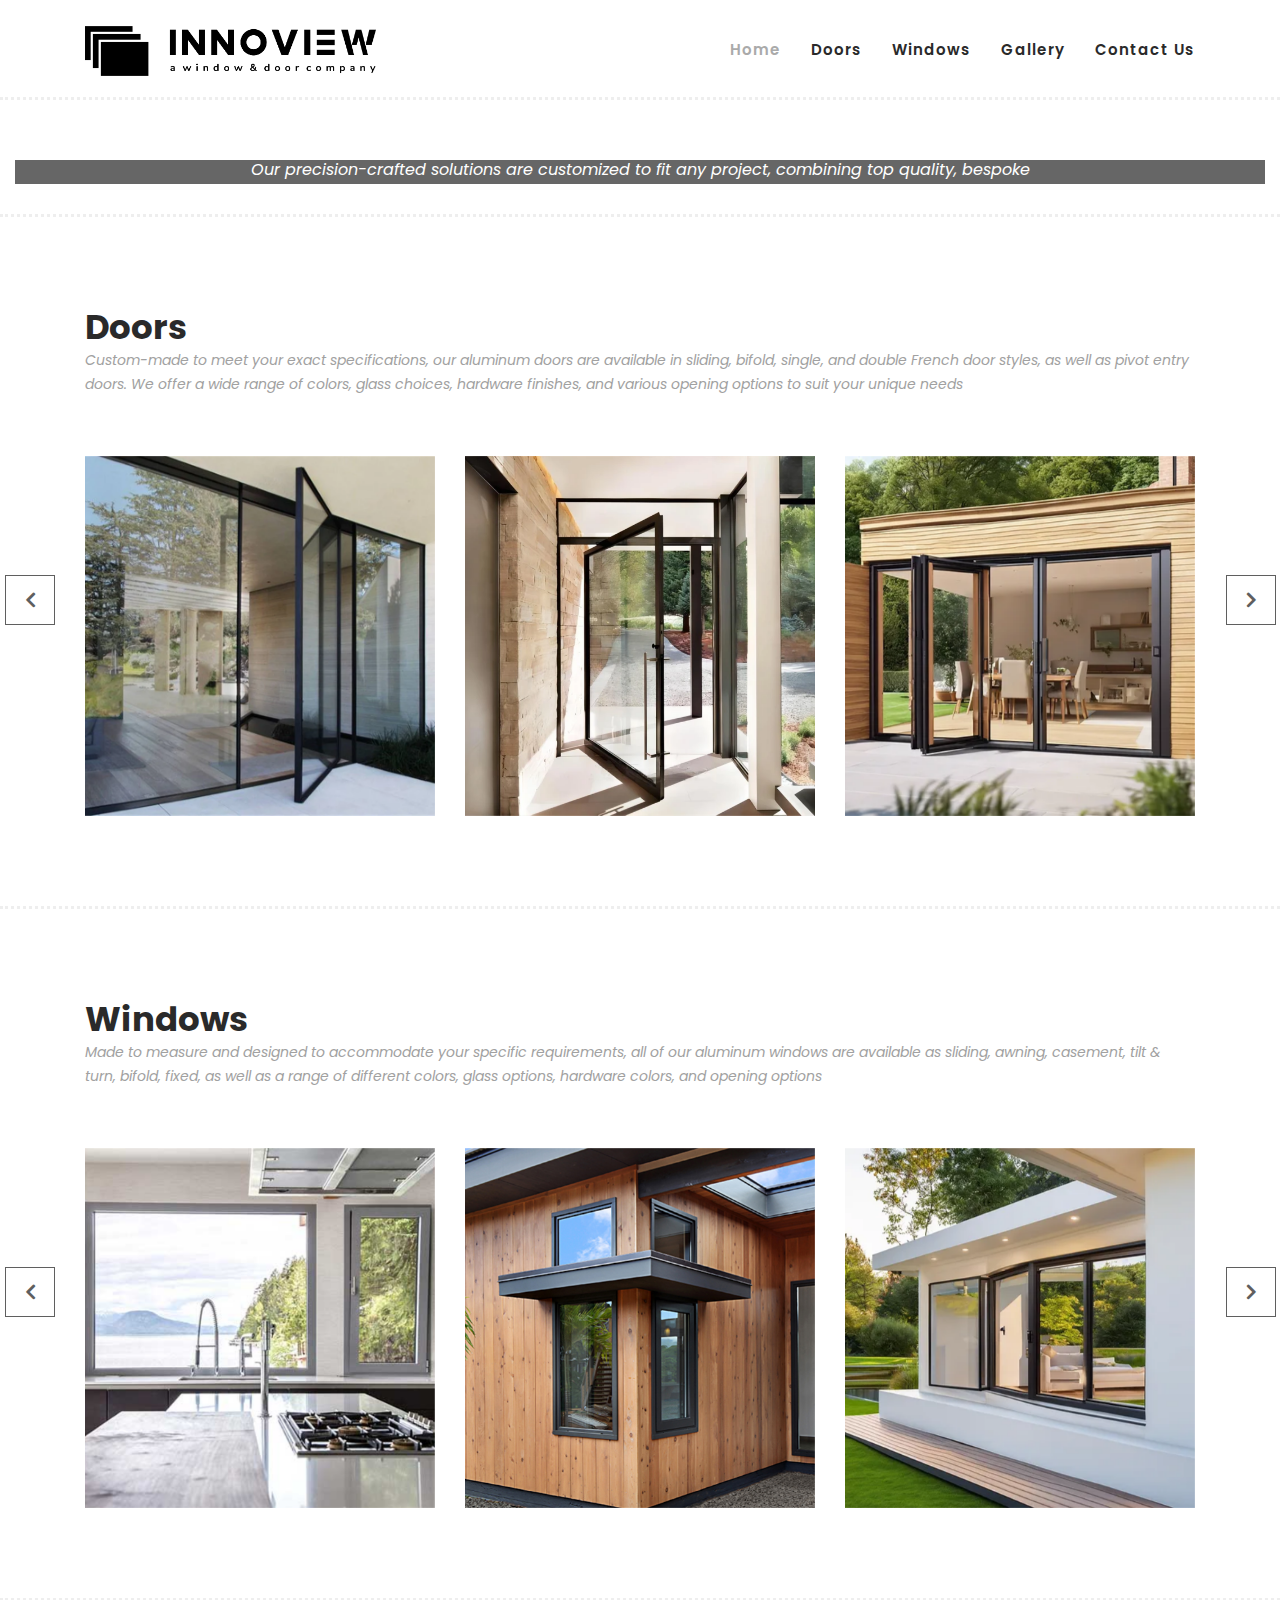
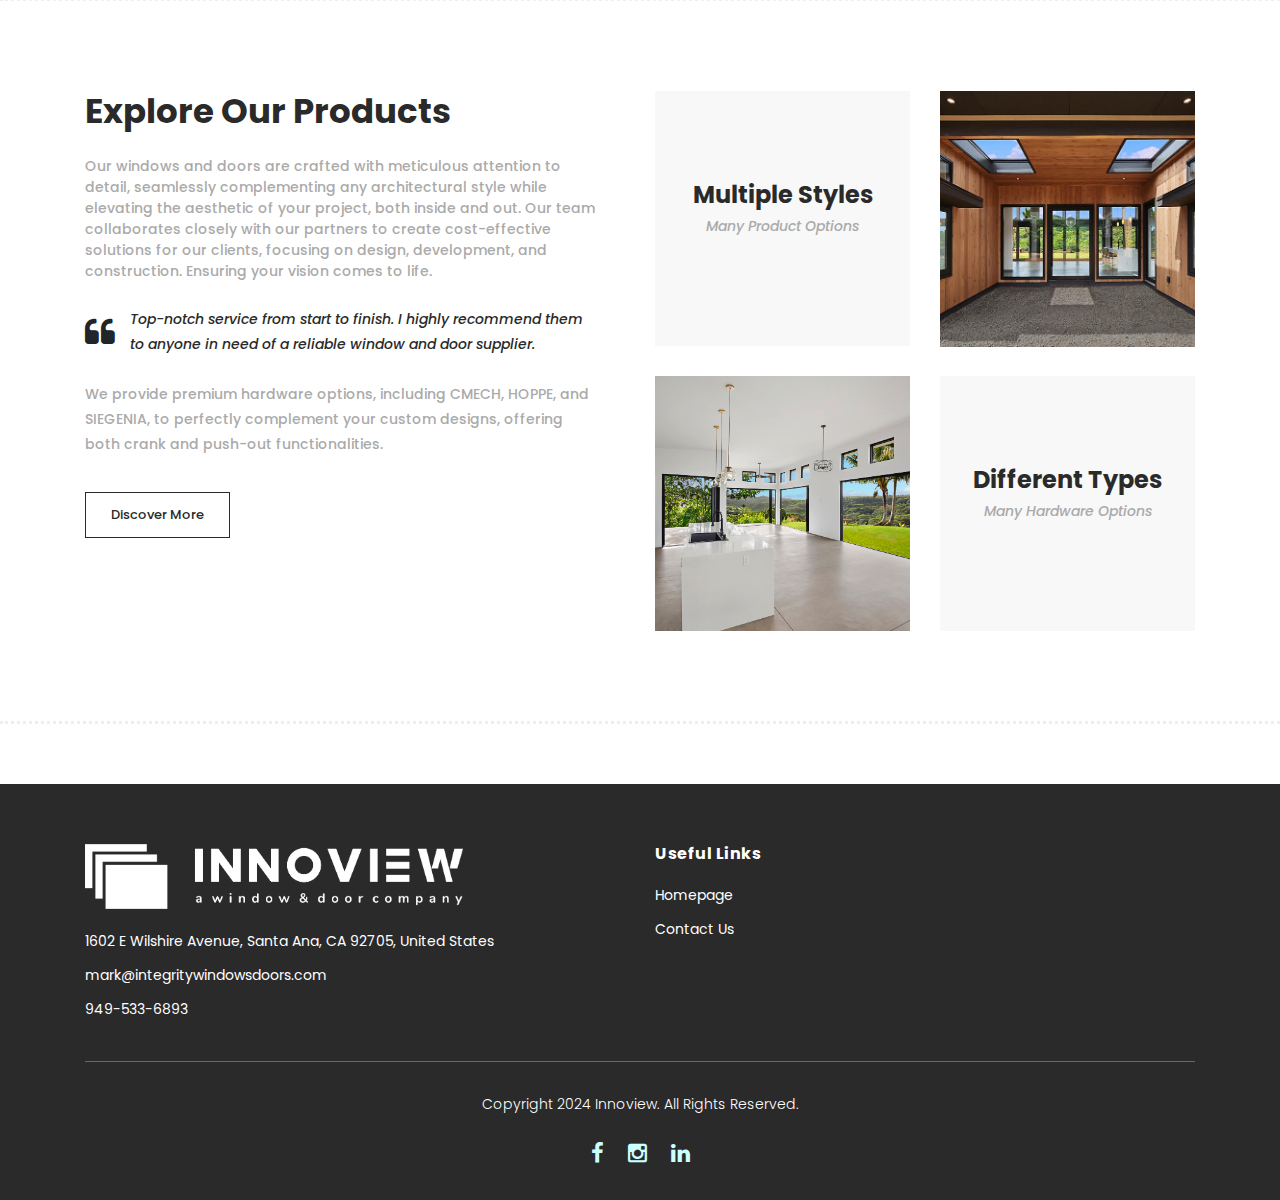
==== commit b8cdf8df: "added quote back in" ====
--- a/index.html
+++ b/index.html
@@ -214,7 +214,9 @@
                     <div class="left-content">
                         <h2>Explore Our Products</h2>
                         <span>Our windows and doors are crafted with meticulous attention to detail, seamlessly complementing any architectural style while elevating the aesthetic of your project, both inside and out. Our team collaborates closely with our partners to create cost-effective solutions for our clients, focusing on design, development, and construction. Ensuring your vision comes to life.</span>
-                            
+                        <div class="quote">
+                            <i class="fa fa-quote-left"></i><p>Top-notch service from start to finish. I highly recommend them to anyone in need of a reliable window and door supplier.</p>
+                        </div>
                         <p>We provide premium hardware options, including CMECH, HOPPE, and SIEGENIA, to perfectly complement your custom designs, offering both crank and push-out functionalities.</p>
                         <div class="main-border-button">
                             <a href="products.html">Discover More</a>
@@ -227,7 +229,7 @@
                             <div class="col-lg-6">
                                 <div class="leather">
                                     <h4>Multiple Styles</h4>
-                                    <span>Idk Some Text Here</span>
+                                    <span>Many Product Options</span>
                                 </div>
                             </div>
                             <div class="col-lg-6">
@@ -243,7 +245,7 @@
                             <div class="col-lg-6">
                                 <div class="types" style="height: 100%; width: 100%;">
                                     <h4>Different Types</h4>
-                                    <span>Over 30 Products</span>
+                                    <span>Many Hardware Options</span>
                                 </div>
                             </div>
                         </div>
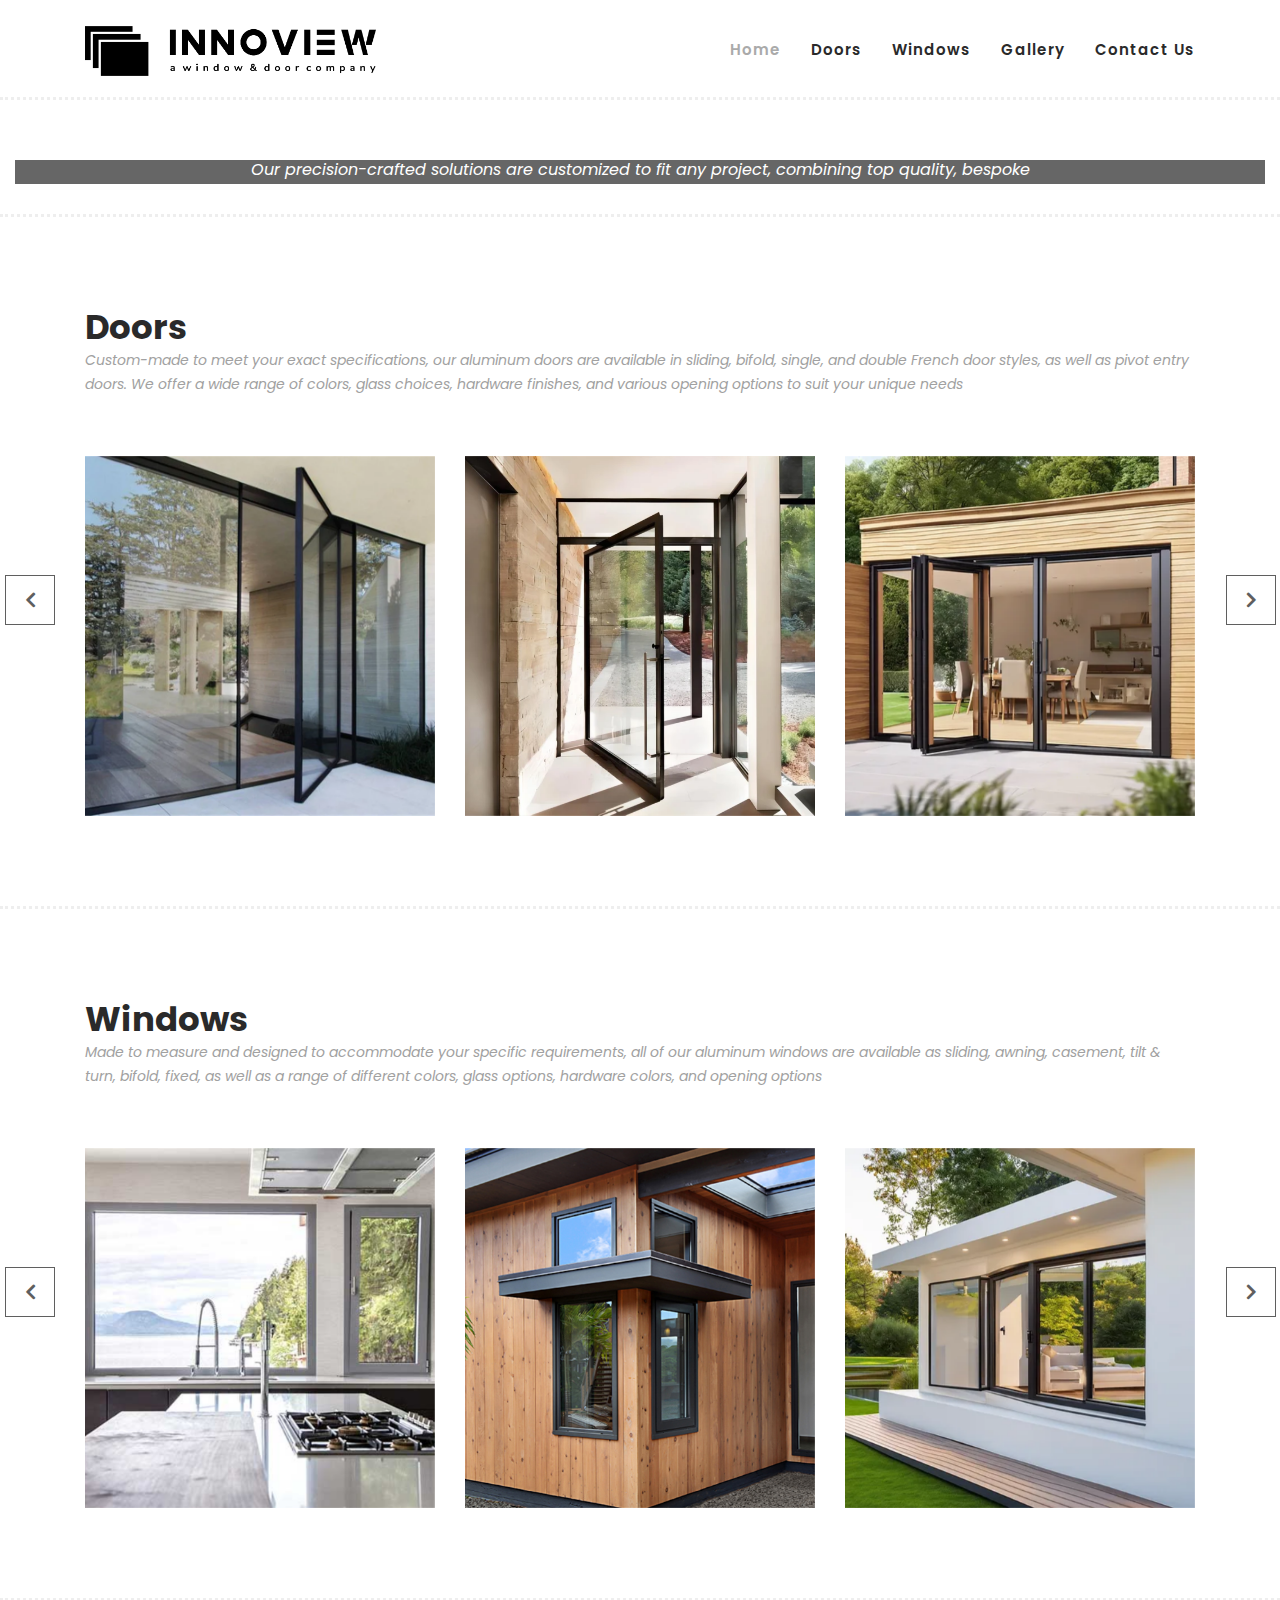
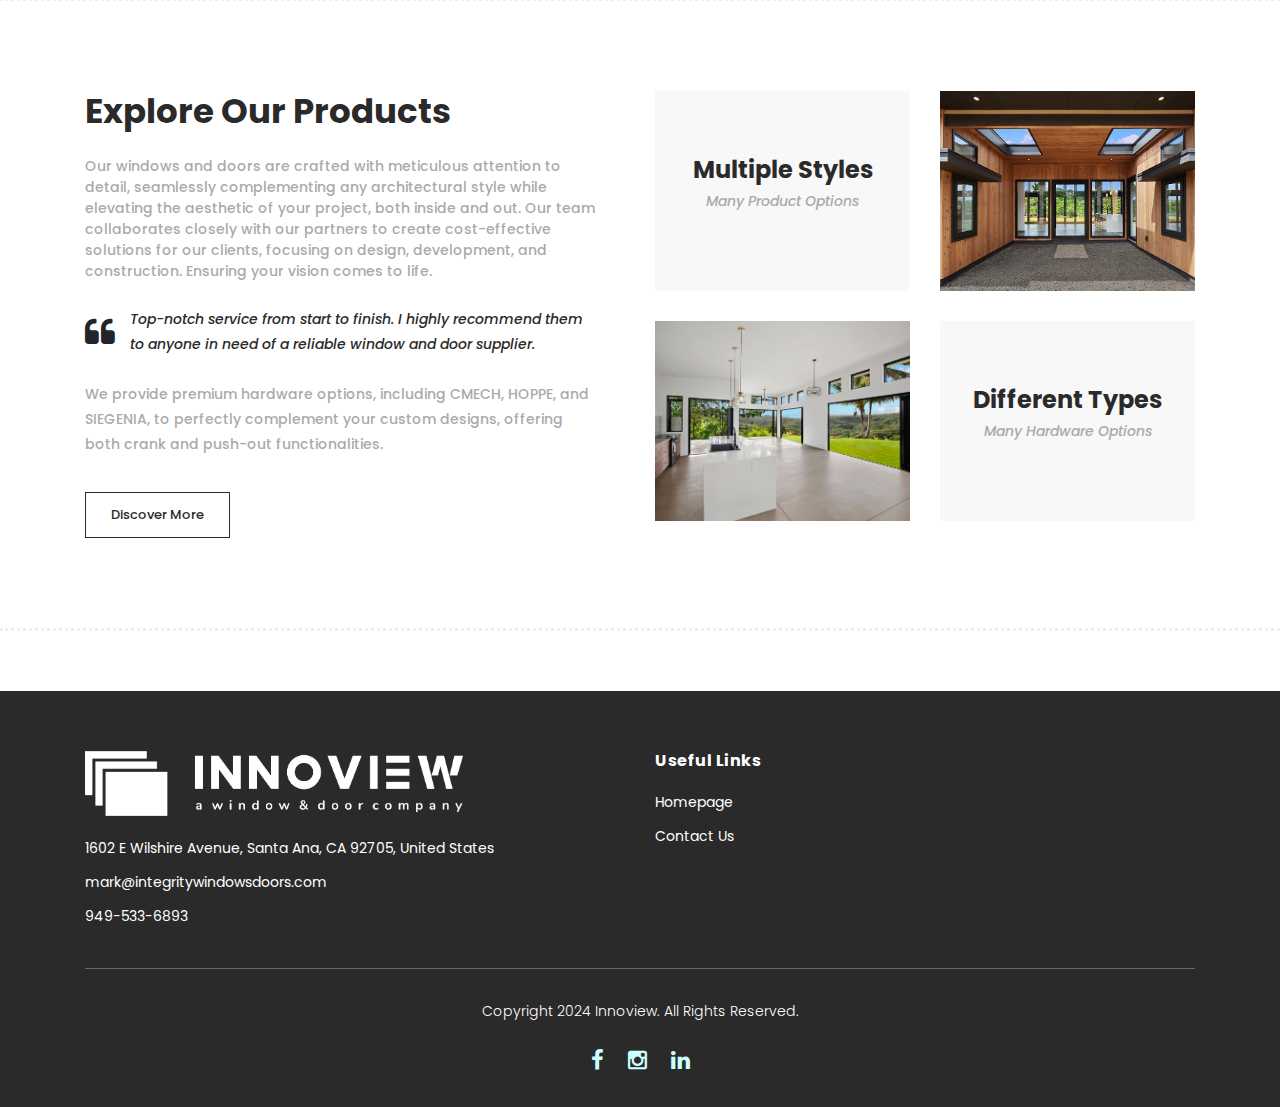
==== commit 536778e5: "shrinked boxes in index.html" ====
--- a/index.html
+++ b/index.html
@@ -234,7 +234,7 @@
                             </div>
                             <div class="col-lg-6">
                                 <div class="first-image" style="height: 100%; width: 100%;">
-                                    <img src="assets/images/explore1.JPG" alt="" style="width: 100%; height: 90%; object-fit: cover;">
+                                    <img src="assets/images/explore1.JPG" alt="" style="width: 100%; height: 87%; object-fit: cover;">
                                 </div>
                             </div>
                             <div class="col-lg-6">
--- a/assets/css/templatemo-hexashop.css
+++ b/assets/css/templatemo-hexashop.css
@@ -1324,7 +1324,7 @@
 
 #explore .leather,
 #explore .types {
-  min-height: 255px;
+  min-height: 200px;
   background-color: #f8f8f8;
   text-align: center;
   width: 100%;
@@ -1335,7 +1335,7 @@
   font-size: 24px;
   font-weight: 700;
   color: #2a2a2a;
-  padding-top: 90px;
+  padding-top: 65px;
   margin-bottom: 5px;
 }
 
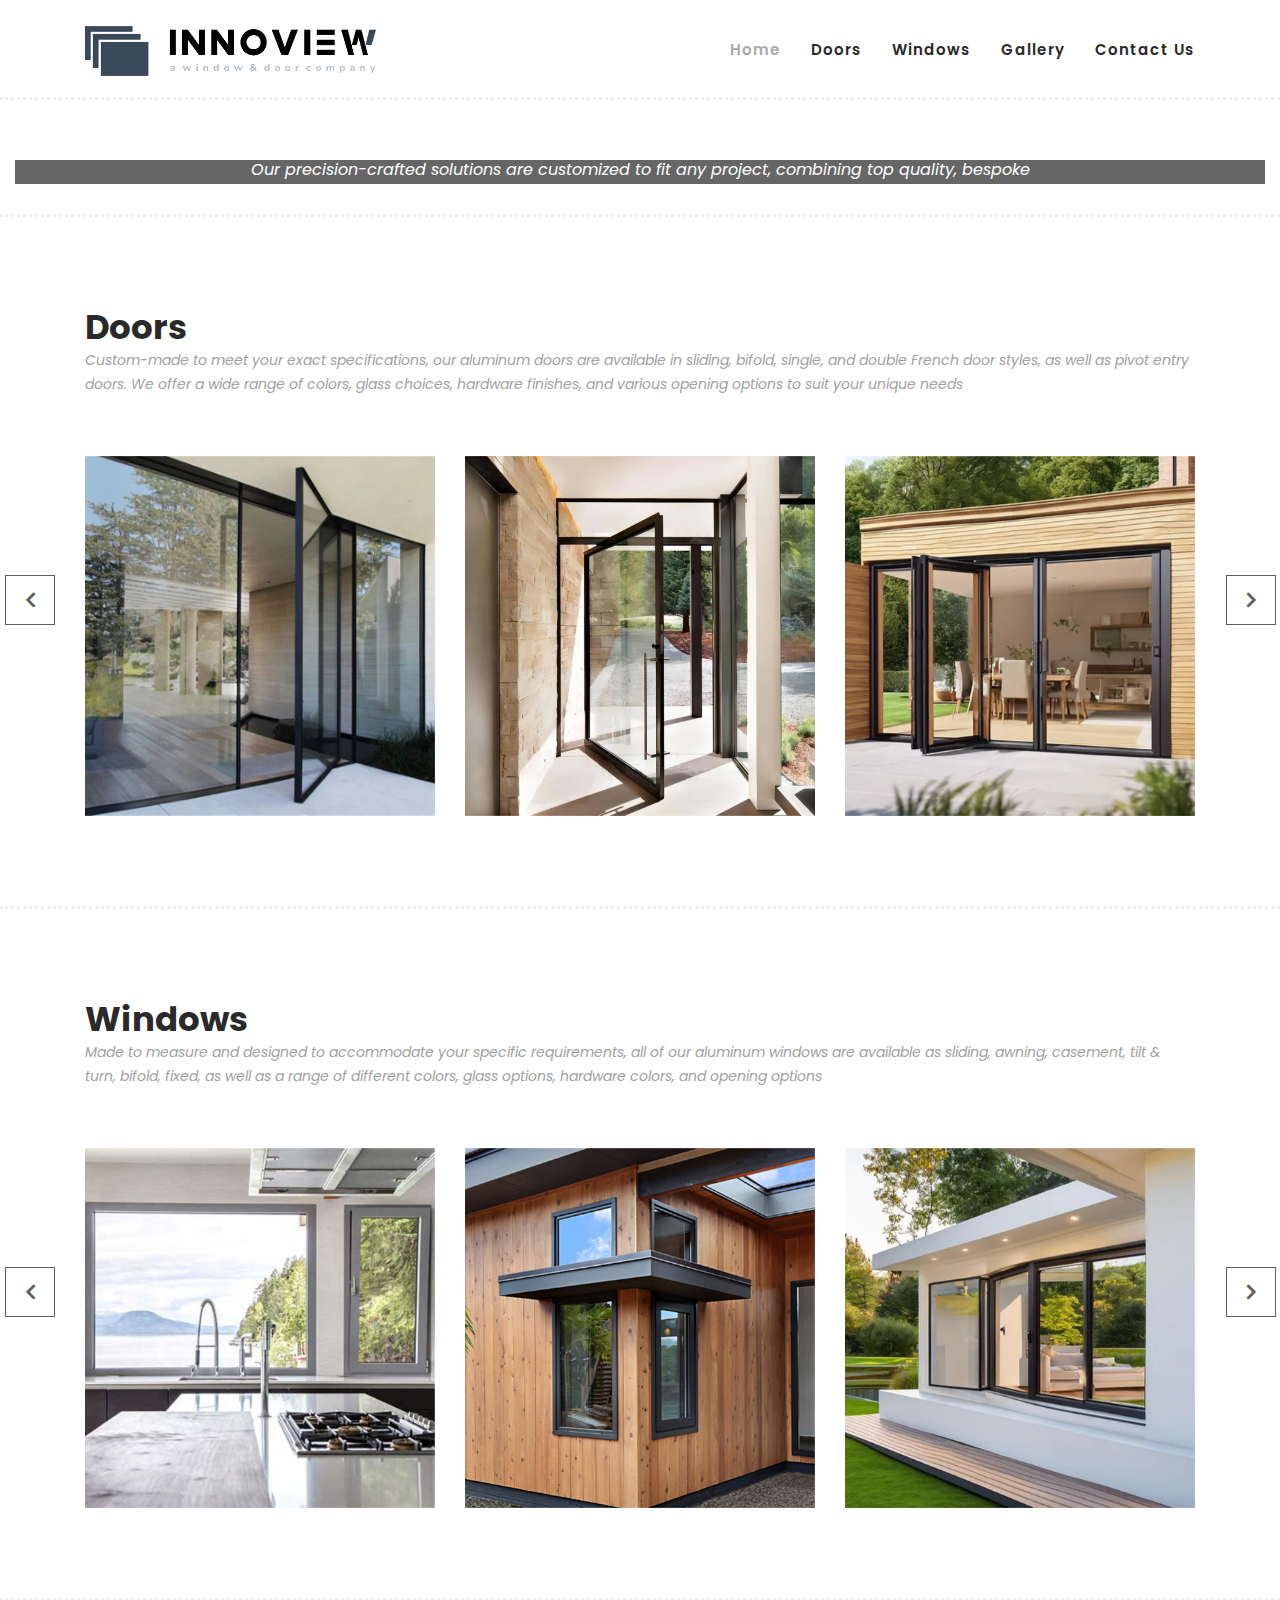
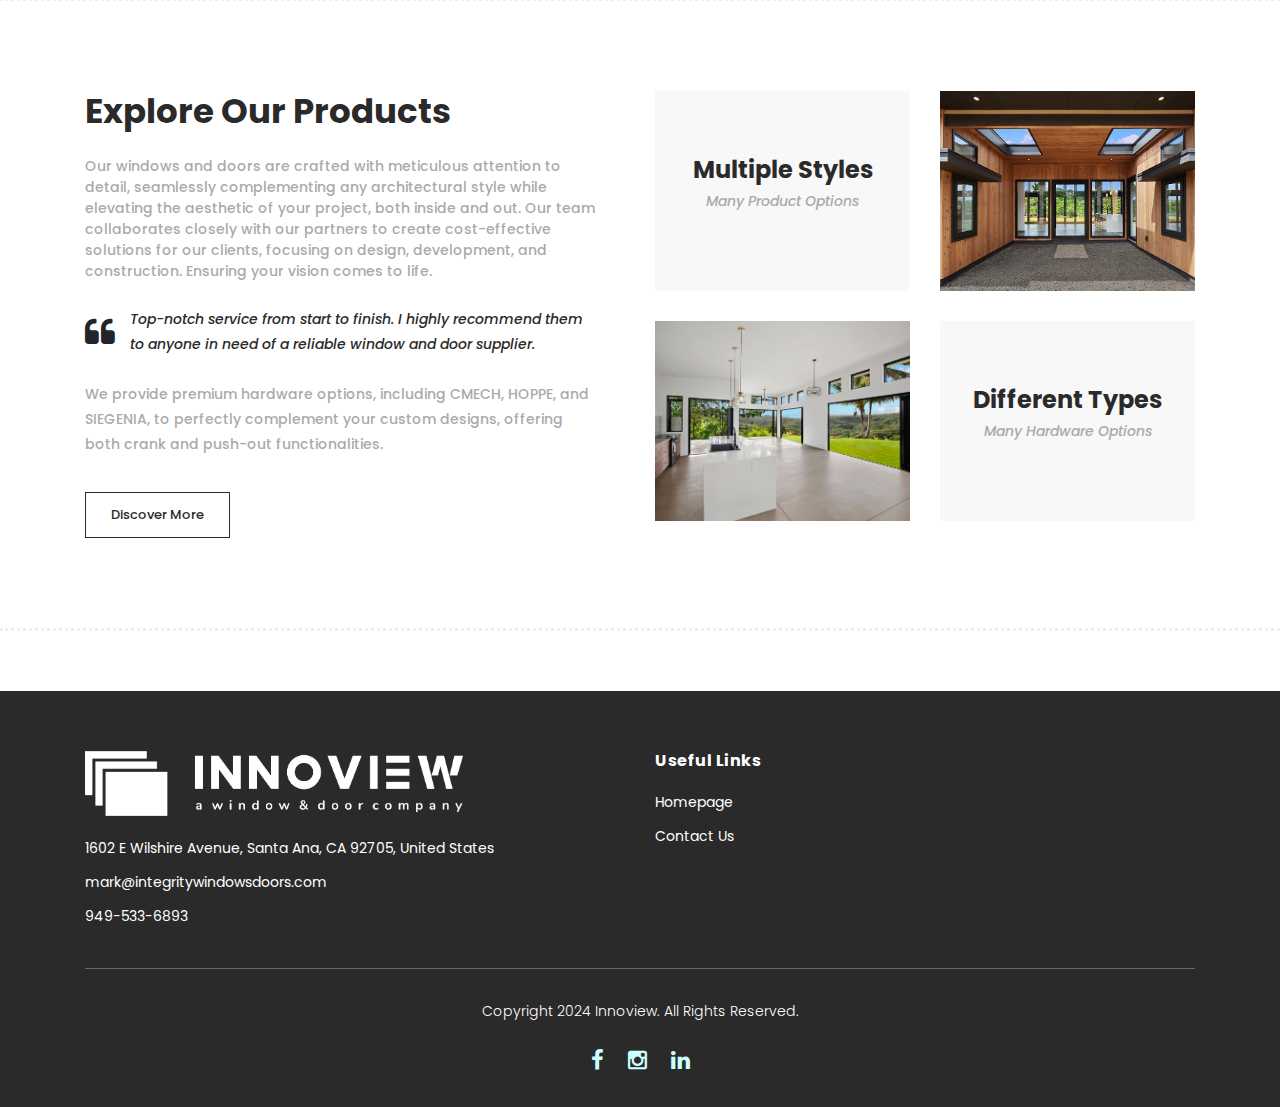
==== commit 864c57b8: "changed logo and renamed stacker door to multislide door" ====
--- a/index.html
+++ b/index.html
@@ -45,7 +45,7 @@
                     <nav class="main-nav">
                         <!-- ***** Logo Start ***** -->
                         <a href="index.html" class="logo">
-                            <img src="assets/images/logo.png" style="max-height: 50px; width: auto;">
+                            <img src="assets/images/logo2.png" style="max-height: 50px; width: auto;">
                         </a>
                         <!-- ***** Logo End ***** -->
                         <!-- ***** Menu Start ***** -->
